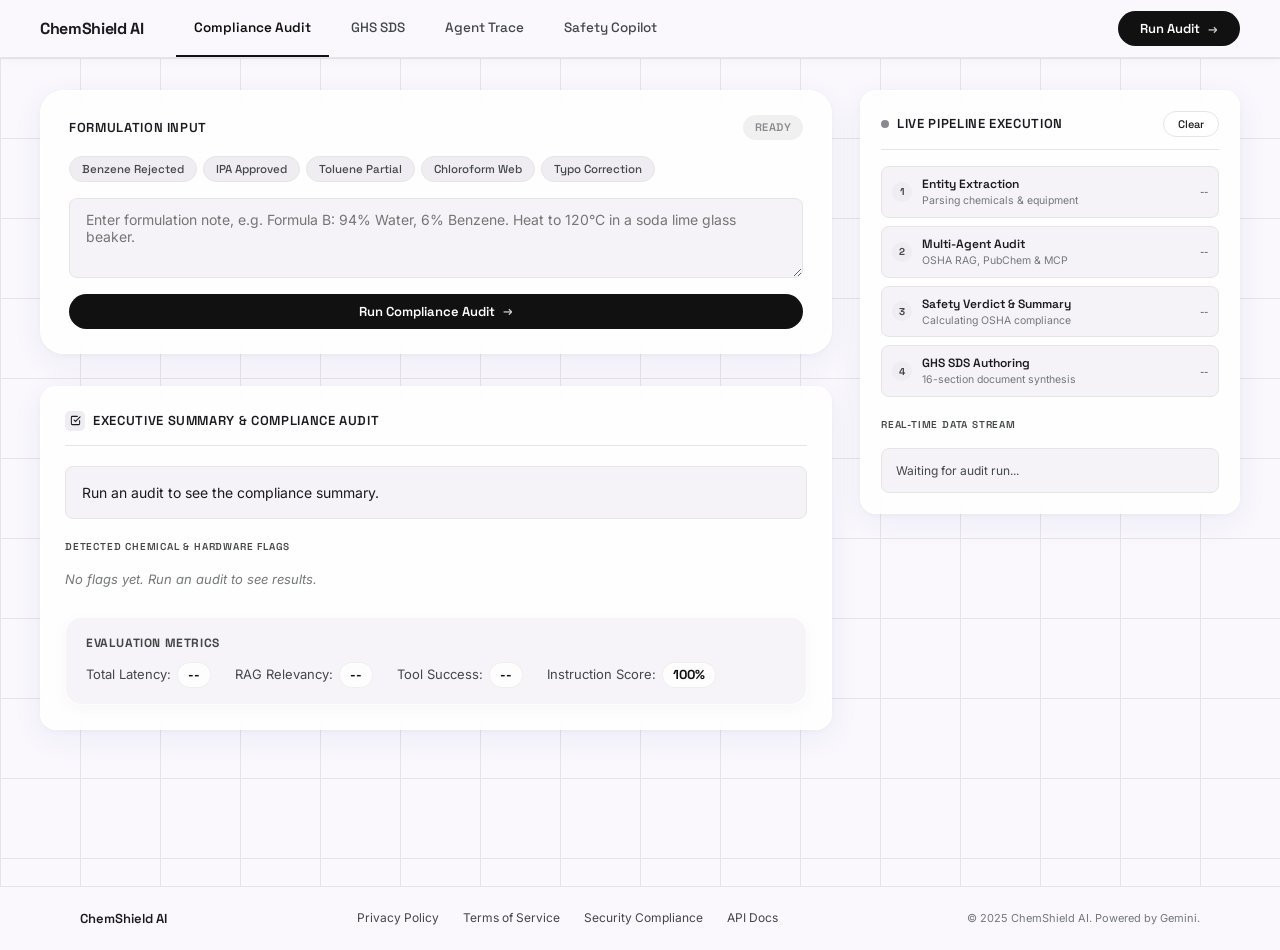
==== static/index.html @ 44e72365 "feat: implement multi-agent orchestration system with semantic caching and concurrent safety validat" ====
<!DOCTYPE html>
<html lang="en">
<head>
  <meta charset="UTF-8" />
  <meta name="viewport" content="width=device-width, initial-scale=1.0" />
  <title>ChemShield AI — Chemical Safety &amp; SDS Platform</title>
  <meta name="description" content="Automated OSHA compliance auditing, GHS SDS authoring, and multi agent safety intelligence for chemical formulations." />
  <link rel="preconnect" href="https://fonts.googleapis.com" />
  <link rel="preconnect" href="https://fonts.gstatic.com" crossorigin />
  <link rel="stylesheet" href="https://fonts.googleapis.com/css2?family=Space+Grotesk:wght@400;500;600;700&family=Inter:wght@400;500&display=swap" />
  <link rel="stylesheet" href="/static/styles.css" />
</head>
<body>

  <!-- TOP NAVIGATION -->
  <nav class="top-nav" role="navigation" aria-label="Main navigation">
    <span class="nav-brand">ChemShield AI</span>
    <div class="nav-links" role="tablist">
      <button class="nav-link active" id="nav-audit"   data-section="audit"   role="tab" aria-selected="true"  aria-controls="section-audit">Compliance Audit</button>
      <button class="nav-link"        id="nav-sds"     data-section="sds"     role="tab" aria-selected="false" aria-controls="section-sds">GHS SDS</button>
      <button class="nav-link"        id="nav-trace"   data-section="trace"   role="tab" aria-selected="false" aria-controls="section-trace">Agent Trace</button>
      <button class="nav-link"        id="nav-copilot" data-section="copilot" role="tab" aria-selected="false" aria-controls="section-copilot">Safety Copilot</button>
    </div>
    <button class="btn-pill-primary" id="global-run-btn" aria-label="Run safety audit">
      Run Audit <span class="arrow-icon">&#8594;</span>
    </button>
  </nav>

  <!-- MAIN CONTENT CONTAINER WITH RIGHT SIDEBAR -->
  <main class="main-content blueprint-bg" role="main">
    <div class="app-layout">

      <!-- LEFT COLUMN: MAIN WORKSPACE -->
      <div class="app-main-column">

        <!-- 1. INPUT SECTION -->
        <div class="input-panel-card" id="input-section">
          <div class="audit-card-header">
            <span class="audit-card-title">Formulation Input</span>
            <span class="status-chip chip-NEUTRAL" id="run-status-chip">Ready</span>
          </div>

          <div class="scenarios-row" id="scenarios-row" role="group" aria-label="Quick scenario presets">
            <button class="scenario-chip" data-key="rejected_benzene">Benzene Rejected</button>
            <button class="scenario-chip" data-key="approved_ipa">IPA Approved</button>
            <button class="scenario-chip" data-key="partial_toluene">Toluene Partial</button>
            <button class="scenario-chip" data-key="chloroform_web">Chloroform Web</button>
            <button class="scenario-chip" data-key="typo_auto_correct">Typo Correction</button>
          </div>

          <textarea
            class="input-area"
            id="formulation-input"
            placeholder="Enter formulation note, e.g. Formula B: 94% Water, 6% Benzene. Heat to 120°C in a soda lime glass beaker."
            aria-label="Formulation input"
            rows="3"
          ></textarea>

          <button class="btn-pill-primary btn-full" id="card-run-btn" aria-label="Run audit">
            <span id="card-run-label">Run Compliance Audit</span>
            <span class="arrow-icon" id="card-run-arrow">&#8594;</span>
          </button>
        </div>

        <!-- 2. COMPLIANCE AUDIT SECTION -->
        <section id="section-audit" role="tabpanel" aria-labelledby="nav-audit">
          <div id="verdict-banner" class="hidden"></div>

          <div class="metrics-grid hidden" id="metrics-grid">
            <div class="metric-card">
              <div class="metric-label">Total Latency</div>
              <div class="metric-value" id="mv-latency">--</div>
              <div class="metric-sub">Pipeline execution time</div>
            </div>
            <div class="metric-card">
              <div class="metric-label">RAG Relevancy</div>
              <div class="metric-value" id="mv-rag">--</div>
              <div class="metric-sub">OSHA vector precision</div>
            </div>
            <div class="metric-card">
              <div class="metric-label">Tool Success</div>
              <div class="metric-value" id="mv-tools">--</div>
              <div class="metric-sub">MCP call success rate</div>
            </div>
            <div class="metric-card">
              <div class="metric-label">Reflection</div>
              <div class="metric-value" id="mv-reflect">--</div>
              <div class="metric-sub">Self correction loops</div>
            </div>
          </div>

          <div class="result-panel panel-visible" id="audit-results-grid">
            <div class="panel-header">
              <span class="panel-title">
                <span class="panel-title-icon">
                  <svg viewBox="0 0 24 24" fill="none" stroke="currentColor" stroke-width="2.2" stroke-linecap="round"><path d="M9 11l3 3L22 4"/><path d="M21 12v7a2 2 0 01-2 2H5a2 2 0 01-2-2V5a2 2 0 012-2h11"/></svg>
                </span>
                Executive Summary &amp; Compliance Audit
              </span>
            </div>
            <div class="summary-box" id="summary-text">Run an audit to see the compliance summary.</div>
            <span class="label-cap">Detected Chemical &amp; Hardware Flags</span>
            <div class="flags-container" id="flags-container">
              <div class="empty-state">No flags yet. Run an audit to see results.</div>
            </div>

            <!-- AUDIT EVALUATION METRICS BAR -->
            <div class="panel-eval-bar" id="audit-eval-bar">
              <div class="eval-bar-title">Evaluation Metrics</div>
              <div class="eval-bar-items">
                <div class="eval-item"><span>Total Latency:</span> <strong id="eval-audit-latency">--</strong></div>
                <div class="eval-item"><span>RAG Relevancy:</span> <strong id="eval-audit-rag">--</strong></div>
                <div class="eval-item"><span>Tool Success:</span> <strong id="eval-audit-tools">--</strong></div>
                <div class="eval-item"><span>Instruction Score:</span> <strong id="eval-audit-score">100%</strong></div>
              </div>
            </div>
          </div>
        </section>

        <!-- 3. GHS SDS SECTION -->
        <section id="section-sds" role="tabpanel" aria-labelledby="nav-sds" class="hidden">
          <div class="result-panel panel-visible">
            <div class="panel-header">
              <span class="panel-title">
                <span class="panel-title-icon">
                  <svg viewBox="0 0 24 24" fill="none" stroke="currentColor" stroke-width="2.2" stroke-linecap="round"><path d="M14 2H6a2 2 0 00-2 2v16a2 2 0 002 2h12a2 2 0 002-2V8z"/><polyline points="14 2 14 8 20 8"/></svg>
                </span>
                GHS SDS Document Preview
              </span>
              <div style="display: flex; gap: 8px;">
                <button class="btn-pill-primary btn-sm" id="generate-sds-btn">Generate GHS SDS</button>
                <button class="btn-pill-secondary btn-sm" id="print-sds-btn">Print / Save as PDF</button>
              </div>
            </div>

            <div class="metrics-grid metrics-grid-3col">
              <div class="metric-card">
                <div class="metric-label">GHS Sections</div>
                <div class="metric-value" id="sds-mv-sections">--</div>
                <div class="metric-sub">of 16 required</div>
              </div>
              <div class="metric-card">
                <div class="metric-label">Reflection</div>
                <div class="metric-value" id="sds-mv-reflect">--</div>
                <div class="metric-sub">GHS validation</div>
              </div>
              <div class="metric-card">
                <div class="metric-label">Iterations</div>
                <div class="metric-value" id="sds-mv-iters">--</div>
                <div class="metric-sub">Self correction loops</div>
              </div>
            </div>

            <div class="sds-viewer" id="sds-html-wrapper">
              <p class="empty-state">Run an audit to generate a GHS compliant SDS document.</p>
            </div>

            <!-- SDS EVALUATION METRICS BAR -->
            <div class="panel-eval-bar" id="sds-eval-bar">
              <div class="eval-bar-title">Evaluation Metrics</div>
              <div class="eval-bar-items">
                <div class="eval-item"><span>GHS Sections:</span> <strong id="eval-sds-sections">16 / 16</strong></div>
                <div class="eval-item"><span>Reflection Audit:</span> <strong id="eval-sds-reflect">PASSED</strong></div>
                <div class="eval-item"><span>Signal Word Precision:</span> <strong id="eval-sds-precision">100%</strong></div>
                <div class="eval-item"><span>Authoring Latency:</span> <strong id="eval-sds-latency">--</strong></div>
              </div>
            </div>
          </div>
        </section>

        <!-- 4. AGENT TRACE SECTION -->
        <section id="section-trace" role="tabpanel" aria-labelledby="nav-trace" class="hidden">
          <div class="result-panel panel-visible">
            <div class="panel-header">
              <span class="panel-title">
                <span class="panel-title-icon">
                  <svg viewBox="0 0 24 24" fill="none" stroke="currentColor" stroke-width="2.2" stroke-linecap="round"><polygon points="13 2 3 14 12 14 11 22 21 10 12 10 13 2"/></svg>
                </span>
                Agent Execution Trace
              </span>
            </div>

            <div class="metrics-grid">
              <div class="metric-card">
                <div class="metric-label">Total Steps</div>
                <div class="metric-value" id="trace-mv-steps">--</div>
                <div class="metric-sub">Agent actions taken</div>
              </div>
              <div class="metric-card">
                <div class="metric-label">Agents Used</div>
                <div class="metric-value" id="trace-mv-agents">--</div>
                <div class="metric-sub">Distinct agents invoked</div>
              </div>
              <div class="metric-card">
                <div class="metric-label">Success Rate</div>
                <div class="metric-value" id="trace-mv-success">--</div>
                <div class="metric-sub">Steps completed cleanly</div>
              </div>
              <div class="metric-card">
                <div class="metric-label">Avg Step Time</div>
                <div class="metric-value" id="trace-mv-avg">--</div>
                <div class="metric-sub">Mean duration per step</div>
              </div>
            </div>

            <div class="trace-list" id="trace-list">
              <div class="empty-state">No trace data yet. Run an audit first.</div>
            </div>
          </div>
        </section>

        <!-- 5. COPILOT SECTION -->
        <section id="section-copilot" role="tabpanel" aria-labelledby="nav-copilot" class="hidden">
          <div class="result-panel panel-visible">
            <div class="panel-header">
              <span class="panel-title">
                <span class="panel-title-icon">
                  <svg viewBox="0 0 24 24" fill="none" stroke="currentColor" stroke-width="2.2" stroke-linecap="round"><path d="M21 15a2 2 0 01-2 2H7l-4 4V5a2 2 0 012-2h14a2 2 0 012 2z"/></svg>
                </span>
                Safety Copilot
              </span>
              <span class="status-chip chip-NEUTRAL">RAG + Web Grounded</span>
            </div>

            <div id="context-banner" class="context-banner hidden">
              <span class="context-banner-label">Active Formulation</span>
              <span class="context-banner-text" id="context-banner-text"></span>
              <button class="context-clear-btn" id="context-clear-btn">Clear Context</button>
            </div>

            <div class="chat-area" id="chat-box" aria-live="polite" aria-label="Copilot chat messages">
              <div class="chat-msg bot">
                <div class="chat-bubble">
                  Hello. I am your lab safety copilot, grounded in OSHA regulations and PubChem data.
                  Run an audit first and I will automatically be aware of your active formulation —
                  you can then ask me follow up questions without retyping chemicals.
                </div>
                <div class="chat-meta">ChemShield AI</div>
              </div>
            </div>

            <div class="chat-input-row">
              <input
                class="chat-field"
                type="text"
                id="chat-input"
                placeholder="Ask about exposure limits, storage, PPE requirements..."
                aria-label="Chat message input"
              />
              <button class="btn-pill-primary" id="send-chat-btn" aria-label="Send message">Send</button>
            </div>
          </div>
        </section>
      </div>

      <!-- RIGHT SIDEBAR: REAL-TIME MULTI-AGENT EXECUTION & TELEMETRY -->
      <aside class="app-sidebar" aria-label="Live execution telemetry">
        <div class="sidebar-card">

          <div class="sidebar-header">
            <span class="sidebar-title">
              <span class="live-dot" id="sidebar-live-dot"></span>
              Live Pipeline Execution
            </span>
            <button class="btn-pill-secondary btn-sm" id="clear-logs-btn">Clear</button>
          </div>

          <!-- Live Stage Tracker -->
          <div class="pipeline-tracker" id="pipeline-tracker">
            <div class="tracker-step" id="step-extract">
              <span class="step-num">1</span>
              <div class="step-info">
                <span class="step-name">Entity Extraction</span>
                <span class="step-sub" id="sub-extract">Parsing chemicals &amp; equipment</span>
              </div>
              <span class="step-badge" id="badge-extract">--</span>
            </div>

            <div class="tracker-step" id="step-audit">
              <span class="step-num">2</span>
              <div class="step-info">
                <span class="step-name">Multi-Agent Audit</span>
                <span class="step-sub" id="sub-audit">OSHA RAG, PubChem &amp; MCP</span>
              </div>
              <span class="step-badge" id="badge-audit">--</span>
            </div>

            <div class="tracker-step" id="step-verdict">
              <span class="step-num">3</span>
              <div class="step-info">
                <span class="step-name">Safety Verdict &amp; Summary</span>
                <span class="step-sub" id="sub-verdict">Calculating OSHA compliance</span>
              </div>
              <span class="step-badge" id="badge-verdict">--</span>
            </div>

            <div class="tracker-step" id="step-sds">
              <span class="step-num">4</span>
              <div class="step-info">
                <span class="step-name">GHS SDS Authoring</span>
                <span class="step-sub" id="sub-sds">16-section document synthesis</span>
              </div>
              <span class="step-badge" id="badge-sds">--</span>
            </div>
          </div>

          <!-- Real-time Stream Terminal -->
          <div class="sidebar-logs-label">Real-Time Data Stream</div>
          <div class="log-stream" id="log-stream" aria-live="polite" aria-label="Execution log stream">
            <div class="log-line">Waiting for audit run...</div>
          </div>

        </div>
      </aside>

    </div>
  </main>

  <!-- FOOTER -->
  <footer role="contentinfo">
    <span class="footer-brand">ChemShield AI</span>
    <div class="footer-links">
      <a href="#" aria-label="Privacy Policy">Privacy Policy</a>
      <a href="#" aria-label="Terms of Service">Terms of Service</a>
      <a href="#" aria-label="Security Compliance">Security Compliance</a>
      <a href="/docs" aria-label="API Documentation" target="_blank" rel="noopener">API Docs</a>
    </div>
    <span class="footer-copy">&#169; 2025 ChemShield AI. Powered by Gemini.</span>
  </footer>

  <!-- SDS POPUP WORKER MODAL OVERLAY -->
  <div class="modal-overlay hidden" id="sds-modal-overlay" role="dialog" aria-modal="true" aria-label="GHS SDS Document Worker Preview">
    <div class="sds-modal">
      <div class="sds-modal-header">
        <span class="sds-modal-title">GHS SDS Document Worker Preview</span>
        <div class="sds-modal-actions">
          <button class="btn-pill-primary btn-sm" id="modal-print-btn">Print / Save PDF</button>
          <button class="btn-pill-secondary btn-sm" id="modal-close-btn">Close</button>
        </div>
      </div>
      <div class="sds-modal-body" id="modal-sds-body"></div>
    </div>
  </div>

  <script src="/static/app.js"></script>
</body>
</html>
---- static/styles.css ----
@import url('https://fonts.googleapis.com/css2?family=Space+Grotesk:wght@400;500;600;700&family=Inter:wght@400;500&display=swap');

/* ─── DESIGN TOKENS ──────────────────────────────────────────────────────── */
:root {
  --surface:           #faf8fd;
  --surface-low:       #f5f3f7;
  --surface-container: #efedf2;
  --surface-high:      #e9e7ec;
  --surface-white:     #ffffff;
  --on-surface:        #1b1b1f;
  --on-surface-var:    #444748;
  --outline:           #747878;
  --outline-var:       #c4c7c7;
  --grid-line:         #e5e5e5;

  --hero-bg:           #161616;
  --hero-top:          #1c1c1c;
  --hero-text:         #ffffff;
  --hero-muted:        #a0a0a3;
  --hero-border:       rgba(255,255,255,0.10);

  --primary:           #111111;
  --primary-hover:     #2a2a2a;

  --approved:          #1f9d55;
  --approved-bg:       #e8f5ec;
  --partial:           #c9852b;
  --partial-bg:        #fbf0e1;
  --rejected:          #c6402e;
  --rejected-bg:       #fbe9e7;
  --neutral:           #8a8a8e;
  --neutral-bg:        #f0f0f1;

  --radius-sm:         8px;
  --radius-md:         16px;
  --radius-lg:         24px;
  --radius-pill:       999px;

  --shadow-float:      0 8px 24px rgba(0,0,0,0.06);
  --shadow-pop:        0 12px 32px rgba(0,0,0,0.10);
  --shadow-nav:        0 4px 16px rgba(0,0,0,0.08);
  --border-card:       1px solid var(--grid-line);

  --font-head: 'Space Grotesk', sans-serif;
  --font-body: 'Inter', sans-serif;
  --transition: all 0.2s cubic-bezier(0.4,0,0.2,1);
}

/* ─── RESET ──────────────────────────────────────────────────────────────── */
*, *::before, *::after { box-sizing: border-box; margin: 0; padding: 0; }
html { scroll-behavior: smooth; }
body {
  background: var(--surface);
  color: var(--on-surface);
  font-family: var(--font-body);
  font-size: 15px;
  line-height: 1.5;
  min-height: 100vh;
}

/* ─── BLUEPRINT GRID BACKGROUND ──────────────────────────────────────────── */
.blueprint-bg {
  background-image:
    linear-gradient(var(--grid-line) 1px, transparent 1px),
    linear-gradient(90deg, var(--grid-line) 1px, transparent 1px);
  background-size: 80px 80px;
  background-color: var(--surface);
}

/* ─── STICKY GLASSMORPHISM NAVBAR ─────────────────────────────────────────── */
.top-nav {
  position: sticky;
  top: 0;
  left: 0;
  width: 100%;
  height: 58px;
  z-index: 200;
  display: flex;
  align-items: center;
  justify-content: space-between;
  padding: 0 40px;
  background: rgba(250, 248, 253, 0.85);
  backdrop-filter: blur(16px) saturate(180%);
  -webkit-backdrop-filter: blur(16px) saturate(180%);
  border-bottom: 1px solid rgba(0, 0, 0, 0.08);
  box-shadow: 0 2px 10px rgba(0, 0, 0, 0.03);
}

body { padding-top: 0; }

/* ─── INPUT PANEL CARD ─────────────────────────────────────────────────── */
.input-panel-card {
  background: var(--surface-white);
  border: var(--border-card);
  border-radius: var(--radius-lg);
  padding: 24px 28px;
  box-shadow: var(--shadow-float);
  margin-bottom: 32px;
  display: flex;
  flex-direction: column;
  gap: 16px;
}

.nav-brand {
  font-family: var(--font-head);
  font-size: 16px;
  font-weight: 700;
  color: var(--on-surface);
  letter-spacing: -0.02em;
  white-space: nowrap;
  margin-right: 32px;
}

.nav-links {
  display: flex;
  align-items: center;
  gap: 4px;
  height: 100%;
  flex: 1;
}

.nav-link {
  background: transparent;
  border: none;
  color: var(--on-surface-var);
  font-family: var(--font-head);
  font-size: 13.5px;
  font-weight: 500;
  padding: 0 18px;
  height: 100%;
  border-radius: 0;
  border-bottom: 2px solid transparent;
  cursor: pointer;
  transition: var(--transition);
  white-space: nowrap;
  display: flex;
  align-items: center;
}

.nav-link:hover {
  color: var(--on-surface);
  background: rgba(0, 0, 0, 0.02);
}

.nav-link.active {
  color: var(--primary);
  background: transparent;
  font-weight: 600;
  border-bottom: 2px solid var(--primary);
  box-shadow: none;
}

/* ─── BUTTONS ────────────────────────────────────────────────────────────── */
.btn-pill-primary {
  background: var(--primary);
  color: #fff;
  border: none;
  padding: 9px 22px;
  border-radius: var(--radius-pill);
  font-family: var(--font-head);
  font-size: 13px;
  font-weight: 600;
  cursor: pointer;
  transition: var(--transition);
  display: inline-flex;
  align-items: center;
  gap: 8px;
  white-space: nowrap;
}

.btn-pill-primary:hover { background: var(--primary-hover); transform: translateY(-1px); }
.btn-pill-primary:disabled { opacity: 0.5; cursor: not-allowed; transform: none; }

.btn-pill-secondary {
  background: var(--surface-white);
  color: var(--on-surface);
  border: 1px solid var(--grid-line);
  padding: 9px 22px;
  border-radius: var(--radius-pill);
  font-family: var(--font-head);
  font-size: 13px;
  font-weight: 500;
  cursor: pointer;
  transition: var(--transition);
  white-space: nowrap;
}

.btn-pill-secondary:hover { background: var(--surface-low); border-color: var(--outline-var); }

.arrow-icon {
  font-size: 12px;
  opacity: 0.8;
  font-style: normal;
}

/* ─── HERO SECTION ───────────────────────────────────────────────────────── */
.hero {
  background: linear-gradient(170deg, var(--hero-top) 0%, var(--hero-bg) 100%);
  position: relative;
  overflow: hidden;
  padding: 100px 80px 72px;
  display: grid;
  grid-template-columns: 1fr 1fr;
  gap: 48px;
  align-items: center;
}

/* SVG noise for premium dark surface texture */
.hero::before {
  content: '';
  position: absolute;
  inset: 0;
  background-image: url("data:image/svg+xml,%3Csvg viewBox='0 0 256 256' xmlns='http://www.w3.org/2000/svg'%3E%3Cfilter id='n'%3E%3CfeTurbulence type='fractalNoise' baseFrequency='0.9' numOctaves='4' stitchTiles='stitch'/%3E%3C/filter%3E%3Crect width='100%25' height='100%25' filter='url(%23n)' opacity='0.04'/%3E%3C/svg%3E");
  pointer-events: none;
  opacity: 0.6;
}

.hero-left { position: relative; z-index: 1; }

.hero-badge {
  display: inline-flex;
  align-items: center;
  gap: 8px;
  background: rgba(255,255,255,0.07);
  border: 1px solid var(--hero-border);
  border-radius: var(--radius-pill);
  padding: 6px 14px;
  font-family: var(--font-head);
  font-size: 11px;
  font-weight: 600;
  color: var(--hero-muted);
  margin-bottom: 24px;
  letter-spacing: 0.06em;
  text-transform: uppercase;
}

.hero-badge-dot {
  width: 6px;
  height: 6px;
  background: var(--approved);
  border-radius: 50%;
  box-shadow: 0 0 8px var(--approved);
  animation: pulse-dot 2.4s ease-in-out infinite;
}

@keyframes pulse-dot {
  0%, 100% { opacity: 1; }
  50%       { opacity: 0.3; }
}

.hero h1 {
  font-family: var(--font-head);
  font-size: 54px;
  font-weight: 700;
  color: var(--hero-text);
  line-height: 1.05;
  letter-spacing: -0.04em;
  margin-bottom: 20px;
}

.hero h1 .muted { color: var(--hero-muted); }

.hero-desc {
  font-size: 15px;
  color: var(--hero-muted);
  line-height: 1.65;
  margin-bottom: 32px;
  max-width: 440px;
}

.hero-actions { display: flex; gap: 12px; align-items: center; }

/* ─── AUDIT CARD ─────────────────────────────────────────────────────────── */
.hero-right { position: relative; z-index: 1; }

.audit-card {
  background: var(--surface-white);
  border-radius: var(--radius-lg);
  padding: 24px;
  box-shadow: var(--shadow-pop);
  display: flex;
  flex-direction: column;
  gap: 16px;
}

.audit-card-header {
  display: flex;
  justify-content: space-between;
  align-items: center;
}

.audit-card-title {
  font-family: var(--font-head);
  font-size: 13px;
  font-weight: 600;
  color: var(--on-surface);
  text-transform: uppercase;
  letter-spacing: 0.05em;
}

.input-area {
  width: 100%;
  min-height: 80px;
  background: var(--surface-low);
  border: 1px solid var(--grid-line);
  border-radius: var(--radius-sm);
  padding: 12px 16px;
  font-family: var(--font-body);
  font-size: 14px;
  color: var(--on-surface);
  resize: vertical;
  outline: none;
  transition: border-color 0.2s;
}

.input-area:focus { border-color: var(--primary); background: var(--surface-white); }

.scenarios-row { display: flex; flex-wrap: wrap; gap: 6px; }

.scenario-chip {
  background: var(--surface-container);
  border: 1px solid var(--grid-line);
  color: var(--on-surface-var);
  padding: 5px 12px;
  border-radius: var(--radius-pill);
  font-family: var(--font-head);
  font-size: 11.5px;
  font-weight: 500;
  cursor: pointer;
  transition: var(--transition);
}

.scenario-chip:hover { background: var(--surface-high); }
.scenario-chip.active { background: var(--primary); color: #fff; border-color: var(--primary); }

/* ─── MAIN CONTENT LAYOUT ─────────────────────────────────────────────────── */
.main-content {
  max-width: 1440px;
  min-height: calc(100vh - 120px);
  margin: 0 auto;
  padding: 32px 40px 60px;
}

.app-layout {
  display: grid;
  grid-template-columns: 1fr 380px;
  gap: 28px;
  align-items: start;
}

.app-main-column {
  display: flex;
  flex-direction: column;
  min-width: 0;
}

main section[id^="section-"] {
  min-height: 440px;
}

/* ─── RIGHT SIDEBAR: LIVE PIPELINE TELEMETRY ─────────────────────────────── */
.app-sidebar {
  position: sticky;
  top: 74px;
}

.sidebar-card {
  background: var(--surface-white);
  border: var(--border-card);
  border-radius: var(--radius-md);
  padding: 20px;
  box-shadow: var(--shadow-float);
  display: flex;
  flex-direction: column;
  gap: 16px;
}

.sidebar-header {
  display: flex;
  justify-content: space-between;
  align-items: center;
  padding-bottom: 12px;
  border-bottom: 1px solid var(--grid-line);
}

.sidebar-title {
  font-family: var(--font-head);
  font-size: 13px;
  font-weight: 600;
  color: var(--on-surface);
  text-transform: uppercase;
  letter-spacing: 0.05em;
  display: flex;
  align-items: center;
  gap: 8px;
}

.live-dot {
  width: 8px;
  height: 8px;
  background: var(--neutral);
  border-radius: 50%;
  transition: var(--transition);
}

.live-dot.active {
  background: var(--approved);
  box-shadow: 0 0 10px var(--approved);
  animation: pulse-dot 1.5s ease-in-out infinite;
}

/* Pipeline Step Tracker */
.pipeline-tracker {
  display: flex;
  flex-direction: column;
  gap: 8px;
}

.tracker-step {
  display: flex;
  align-items: center;
  gap: 10px;
  padding: 8px 10px;
  border-radius: var(--radius-sm);
  background: var(--surface-low);
  border: 1px solid var(--grid-line);
  transition: var(--transition);
}

.tracker-step.running {
  border-color: var(--partial);
  background: var(--partial-bg);
}

.tracker-step.complete {
  border-color: rgba(31, 157, 85, 0.3);
  background: var(--approved-bg);
}

.step-num {
  width: 20px;
  height: 20px;
  border-radius: 50%;
  background: var(--surface-container);
  font-family: var(--font-head);
  font-size: 10px;
  font-weight: 700;
  display: flex;
  align-items: center;
  justify-content: center;
  color: var(--on-surface-var);
  flex-shrink: 0;
}

.tracker-step.complete .step-num {
  background: var(--approved);
  color: #fff;
}

.step-info {
  display: flex;
  flex-direction: column;
  flex: 1;
  min-width: 0;
}

.step-name {
  font-family: var(--font-head);
  font-size: 12px;
  font-weight: 600;
  color: var(--on-surface);
  white-space: nowrap;
  overflow: hidden;
  text-overflow: ellipsis;
}

.step-sub {
  font-size: 10.5px;
  color: var(--outline);
  white-space: nowrap;
  overflow: hidden;
  text-overflow: ellipsis;
}

.step-badge {
  font-family: var(--font-head);
  font-size: 10px;
  font-weight: 600;
  color: var(--outline);
}

.sidebar-logs-label {
  font-family: var(--font-head);
  font-size: 10px;
  font-weight: 600;
  text-transform: uppercase;
  letter-spacing: 0.08em;
  color: var(--on-surface-var);
  margin-top: 4px;
}

/* ─── SECTION HEADER ─────────────────────────────────────────────────────── */
.section-header { text-align: center; margin-bottom: 48px; }

.section-header h2 {
  font-family: var(--font-head);
  font-size: 30px;
  font-weight: 700;
  color: var(--on-surface);
  letter-spacing: -0.02em;
  margin-bottom: 10px;
}

.section-header p { font-size: 15px; color: var(--on-surface-var); }

/* ─── PROCESS OVERVIEW TILES ─────────────────────────────────────────────── */
.process-overview {
  display: grid;
  grid-template-columns: repeat(3, 1fr);
  gap: 20px;
  margin-bottom: 48px;
}

.process-tile {
  background: var(--surface-white);
  border: var(--border-card);
  border-radius: var(--radius-md);
  padding: 24px;
  cursor: pointer;
  transition: var(--transition);
}

.process-tile:hover { border-color: var(--outline-var); transform: translateY(-2px); box-shadow: var(--shadow-float); }

.process-tile.featured { background: var(--primary); border-color: var(--primary); }

.process-tile-num {
  font-family: var(--font-head);
  font-size: 11px;
  font-weight: 600;
  letter-spacing: 0.08em;
  text-transform: uppercase;
  color: var(--outline);
  margin-bottom: 20px;
}

.process-tile.featured .process-tile-num { color: rgba(255,255,255,0.40); }

.process-tile-icon {
  width: 36px;
  height: 36px;
  background: var(--surface-low);
  border-radius: var(--radius-sm);
  display: flex;
  align-items: center;
  justify-content: center;
  margin-bottom: 16px;
}

.process-tile-icon svg { width: 18px; height: 18px; }
.process-tile.featured .process-tile-icon { background: rgba(255,255,255,0.12); }

.process-tile-name {
  font-family: var(--font-head);
  font-size: 17px;
  font-weight: 600;
  color: var(--on-surface);
  margin-bottom: 8px;
}

.process-tile.featured .process-tile-name { color: #fff; }

.process-tile-desc {
  font-size: 13px;
  color: var(--on-surface-var);
  line-height: 1.5;
}

.process-tile.featured .process-tile-desc { color: rgba(255,255,255,0.60); }

/* ─── RESULT PANELS ──────────────────────────────────────────────────────── */
.results-grid {
  display: grid;
  grid-template-columns: 1fr 1fr;
  gap: 20px;
  margin-bottom: 20px;
}

.result-panel {
  background: var(--surface-white);
  border: var(--border-card);
  border-radius: var(--radius-md);
  padding: 24px;
  display: none;
}

.result-panel.visible { display: block; }
.result-panel.full-width { grid-column: 1 / -1; }

.panel-header {
  display: flex;
  justify-content: space-between;
  align-items: center;
  margin-bottom: 20px;
  padding-bottom: 14px;
  border-bottom: 1px solid var(--grid-line);
}

.panel-title {
  font-family: var(--font-head);
  font-size: 13px;
  font-weight: 600;
  color: var(--on-surface);
  text-transform: uppercase;
  letter-spacing: 0.05em;
  display: flex;
  align-items: center;
  gap: 8px;
}

/* title icon — small inline SVG wrapper */
.panel-title-icon {
  width: 20px;
  height: 20px;
  background: var(--surface-container);
  border-radius: 5px;
  display: inline-flex;
  align-items: center;
  justify-content: center;
  flex-shrink: 0;
}

.panel-title-icon svg { width: 11px; height: 11px; }

/* ─── STATUS CHIPS ───────────────────────────────────────────────────────── */
.status-chip {
  display: inline-flex;
  align-items: center;
  padding: 4px 12px;
  border-radius: var(--radius-pill);
  font-family: var(--font-head);
  font-size: 11px;
  font-weight: 600;
  letter-spacing: 0.04em;
  text-transform: uppercase;
  white-space: nowrap;
}

.chip-APPROVED, .chip-success  { color: var(--approved); background: var(--approved-bg); }
.chip-PARTIAL,  .chip-warning  { color: var(--partial);  background: var(--partial-bg); }
.chip-REJECTED, .chip-error    { color: var(--rejected); background: var(--rejected-bg); }
.chip-NEUTRAL                  { color: var(--neutral);  background: var(--neutral-bg); }

/* ─── VERDICT BANNER ─────────────────────────────────────────────────────── */
.verdict-banner {
  display: flex;
  align-items: center;
  justify-content: space-between;
  padding: 15px 20px;
  border-radius: var(--radius-sm);
  margin-bottom: 20px;
  font-family: var(--font-head);
  font-size: 14px;
  font-weight: 600;
}

.verdict-banner.APPROVED { background: var(--approved-bg); color: var(--approved); border: 1px solid rgba(31,157,85,0.20); }
.verdict-banner.PARTIAL  { background: var(--partial-bg);  color: var(--partial);  border: 1px solid rgba(201,133,43,0.20); }
.verdict-banner.REJECTED { background: var(--rejected-bg); color: var(--rejected); border: 1px solid rgba(198,64,46,0.20); }

/* ─── METRIC CARDS ───────────────────────────────────────────────────────── */
.metrics-grid {
  display: grid;
  grid-template-columns: repeat(4, 1fr);
  gap: 12px;
  margin-bottom: 20px;
}

.metric-card {
  background: var(--surface-low);
  border: 1px solid var(--grid-line);
  border-radius: var(--radius-sm);
  padding: 16px;
}

.metric-label {
  font-family: var(--font-head);
  font-size: 10px;
  font-weight: 600;
  text-transform: uppercase;
  letter-spacing: 0.08em;
  color: var(--on-surface-var);
  margin-bottom: 8px;
}

.metric-value {
  font-family: var(--font-head);
  font-size: 24px;
  font-weight: 700;
  color: var(--on-surface);
  line-height: 1;
  letter-spacing: -0.02em;
}

.metric-sub {
  font-size: 11px;
  color: var(--outline);
  margin-top: 4px;
}

/* ─── FLAGS LIST ─────────────────────────────────────────────────────────── */
.flags-container { display: flex; flex-direction: column; gap: 8px; }

.flag-row {
  display: flex;
  align-items: center;
  gap: 12px;
  padding: 11px 14px;
  background: var(--surface-low);
  border: 1px solid var(--grid-line);
  border-radius: var(--radius-sm);
}

.flag-row-left { display: flex; align-items: center; gap: 10px; flex: 1; min-width: 0; }

.flag-type-tag {
  font-family: var(--font-head);
  font-size: 10px;
  font-weight: 600;
  letter-spacing: 0.06em;
  text-transform: uppercase;
  background: var(--surface-container);
  border: 1px solid var(--grid-line);
  padding: 3px 8px;
  border-radius: 4px;
  color: var(--on-surface-var);
  flex-shrink: 0;
}

.flag-name {
  font-family: var(--font-head);
  font-size: 13px;
  font-weight: 600;
  color: var(--on-surface);
}

.flag-limit {
  font-size: 12px;
  color: var(--on-surface-var);
  margin-top: 2px;
}

.flag-conc {
  font-family: var(--font-head);
  font-size: 12px;
  font-weight: 500;
  color: var(--on-surface-var);
  white-space: nowrap;
}

/* ─── SUMMARY BOX ────────────────────────────────────────────────────────── */
.summary-box {
  background: var(--surface-low);
  border: 1px solid var(--grid-line);
  border-radius: var(--radius-sm);
  padding: 14px 16px;
  font-size: 14px;
  color: var(--on-surface);
  line-height: 1.65;
  margin-bottom: 20px;
}

/* ─── LOG STREAM (clean theme matching page surface) ─────────────────────── */
.log-stream {
  background: var(--surface-low);
  border: 1px solid var(--grid-line);
  border-radius: var(--radius-sm);
  padding: 12px 14px;
  font-family: var(--font-body);
  font-size: 12px;
  line-height: 1.6;
  max-height: 280px;
  overflow-y: auto;
  display: flex;
  flex-direction: column;
  gap: 4px;
}

.log-stream::-webkit-scrollbar { width: 4px; }
.log-stream::-webkit-scrollbar-thumb { background: var(--outline-var); border-radius: 2px; }

.log-line         { color: var(--on-surface-var); }
.log-line.info    { color: #0284c7; font-weight: 500; }
.log-line.warn    { color: #d97706; font-weight: 500; }
.log-line.error   { color: #dc2626; font-weight: 600; }
.log-line.success { color: #16a34a; font-weight: 600; }

/* ─── AGENT TRACE ────────────────────────────────────────────────────────── */
.trace-list { display: flex; flex-direction: column; }

.trace-row {
  display: flex;
  align-items: center;
  gap: 14px;
  padding: 12px 0;
  border-bottom: 1px solid var(--grid-line);
}

.trace-row:last-child { border-bottom: none; }

.trace-dot {
  width: 9px;
  height: 9px;
  border-radius: 50%;
  flex-shrink: 0;
}

.trace-dot.success { background: var(--approved); box-shadow: 0 0 6px rgba(31,157,85,0.4); }
.trace-dot.warning { background: var(--partial); }
.trace-dot.error   { background: var(--rejected); box-shadow: 0 0 5px rgba(198,64,46,0.4); }

.trace-agent {
  font-family: var(--font-head);
  font-size: 12px;
  font-weight: 600;
  color: var(--on-surface);
  width: 190px;
  flex-shrink: 0;
}

.trace-action {
  flex: 1;
  font-size: 13px;
  color: var(--on-surface-var);
}

.trace-obs {
  font-size: 11.5px;
  color: var(--outline);
  max-width: 300px;
  overflow: hidden;
  text-overflow: ellipsis;
  white-space: nowrap;
}

.trace-dur {
  font-family: var(--font-head);
  font-size: 11px;
  font-weight: 500;
  color: var(--outline);
  white-space: nowrap;
}

/* ─── SDS VIEWER ─────────────────────────────────────────────────────────── */
.sds-viewer {
  background: var(--surface-white);
  border: 1px solid var(--grid-line);
  border-radius: var(--radius-sm);
  padding: 20px;
  max-height: 600px;
  overflow-y: auto;
}

/* ─── ACTIVE FORMULATION CONTEXT BANNER ──────────────────────────────────── */
.context-banner {
  display: flex;
  align-items: center;
  justify-content: space-between;
  gap: 12px;
  background: var(--surface-low);
  border: 1px solid var(--grid-line);
  border-radius: var(--radius-sm);
  padding: 10px 14px;
  margin-bottom: 12px;
  font-size: 13px;
}

.context-banner-label {
  font-family: var(--font-head);
  font-size: 10px;
  font-weight: 600;
  text-transform: uppercase;
  letter-spacing: 0.07em;
  color: var(--outline);
  margin-right: 6px;
}

.context-banner-text {
  color: var(--on-surface-var);
  flex: 1;
  overflow: hidden;
  text-overflow: ellipsis;
  white-space: nowrap;
}

.context-clear-btn {
  background: none;
  border: 1px solid var(--grid-line);
  color: var(--outline);
  font-family: var(--font-head);
  font-size: 11px;
  padding: 4px 10px;
  border-radius: var(--radius-pill);
  cursor: pointer;
  flex-shrink: 0;
  transition: var(--transition);
}

.context-clear-btn:hover { border-color: var(--outline-var); color: var(--on-surface); }

/* ─── CHAT ───────────────────────────────────────────────────────────────── */
.chat-area {
  display: flex;
  flex-direction: column;
  gap: 12px;
  height: 380px;
  overflow-y: auto;
  padding-right: 4px;
  margin-bottom: 16px;
}

.chat-area::-webkit-scrollbar { width: 4px; }
.chat-area::-webkit-scrollbar-thumb { background: var(--outline-var); border-radius: 2px; }

.chat-msg { display: flex; flex-direction: column; gap: 4px; max-width: 76%; }
.chat-msg.user { align-self: flex-end; }
.chat-msg.bot  { align-self: flex-start; }

.chat-bubble {
  padding: 11px 15px;
  border-radius: var(--radius-md);
  font-size: 14px;
  line-height: 1.55;
}

.chat-msg.user .chat-bubble {
  background: var(--primary);
  color: #fff;
  border-radius: var(--radius-md) var(--radius-md) 4px var(--radius-md);
}

.chat-msg.bot .chat-bubble {
  background: var(--surface-low);
  color: var(--on-surface);
  border: 1px solid var(--grid-line);
  border-radius: var(--radius-md) var(--radius-md) var(--radius-md) 4px;
}

.chat-meta { font-size: 11px; color: var(--outline); padding: 0 4px; }

.chat-input-row { display: flex; gap: 10px; }

.chat-field {
  flex: 1;
  background: var(--surface-low);
  border: 1px solid var(--grid-line);
  border-radius: var(--radius-pill);
  padding: 11px 18px;
  font-family: var(--font-body);
  font-size: 14px;
  color: var(--on-surface);
  outline: none;
  transition: border-color 0.2s;
}

.chat-field:focus { border-color: var(--primary); background: var(--surface-white); }

/* ─── LABEL CAP ──────────────────────────────────────────────────────────── */
.label-cap {
  font-family: var(--font-head);
  font-size: 10px;
  font-weight: 600;
  text-transform: uppercase;
  letter-spacing: 0.08em;
  color: var(--on-surface-var);
  margin-bottom: 8px;
  display: block;
}

/* ─── LOADING ────────────────────────────────────────────────────────────── */
.loading-pulse { animation: loading-pulse 1.5s ease-in-out infinite; }

@keyframes loading-pulse {
  0%, 100% { opacity: 1; }
  50%       { opacity: 0.35; }
}

/* ─── COLLAPSIBLE LOGS DROPDOWN ──────────────────────────────────────────── */
.logs-dropdown-panel {
  background: var(--surface-white);
  border: var(--border-card);
  border-radius: var(--radius-md);
  margin-top: 24px;
  box-shadow: var(--shadow-float);
  overflow: hidden;
}

.logs-summary {
  cursor: pointer;
  user-select: none;
  list-style: none;
  padding: 16px 24px;
  display: flex;
  justify-content: space-between;
  align-items: center;
  background: var(--surface-white);
  border-bottom: 1px solid transparent;
  transition: var(--transition);
}

.logs-summary::-webkit-details-marker,
.logs-summary::marker {
  display: none !important;
  content: "" !important;
}

.logs-dropdown-panel[open] .logs-summary {
  border-bottom-color: var(--grid-line);
}

.dropdown-chevron {
  font-size: 13px;
  color: var(--on-surface-var);
  transition: transform 0.2s ease;
  margin-left: 8px;
}

.logs-dropdown-panel[open] .dropdown-chevron {
  transform: rotate(180deg);
}

/* ─── UTILITIES ──────────────────────────────────────────────────────────── */
.hidden { display: none !important; }

.fade-in { animation: fadeIn 0.28s ease; }

@keyframes fadeIn {
  from { opacity: 0; transform: translateY(6px); }
  to   { opacity: 1; transform: translateY(0); }
}

.btn-full { width: 100%; justify-content: center; }
.btn-sm { font-size: 11px !important; padding: 5px 14px !important; }
.metrics-grid-3col { grid-template-columns: repeat(3, 1fr) !important; margin-bottom: 16px !important; }
.panel-visible { display: block !important; }
.empty-state { color: var(--outline); font-size: 13px; font-style: italic; padding: 8px 0; }
.logs-summary-controls { display: flex; align-items: center; gap: 12px; }

/* ─── FOOTER ─────────────────────────────────────────────────────────────── */
footer {
  border-top: 1px solid var(--grid-line);
  padding: 22px 80px;
  display: flex;
  justify-content: space-between;
  align-items: center;
}

.footer-brand { font-family: var(--font-head); font-size: 13px; font-weight: 600; }

.footer-links { display: flex; gap: 24px; }
.footer-links a { font-size: 12px; color: var(--on-surface-var); text-decoration: none; }
.footer-links a:hover { color: var(--on-surface); }

/* ─── SDS POPUP WORKER MODAL ─────────────────────────────────────────────── */
.modal-overlay {
  position: fixed;
  inset: 0;
  z-index: 1000;
  background: rgba(0, 0, 0, 0.55);
  backdrop-filter: blur(4px);
  display: flex;
  align-items: center;
  justify-content: center;
  padding: 24px;
}

.sds-modal {
  background: var(--surface-white);
  border-radius: var(--radius-md);
  box-shadow: var(--shadow-pop);
  width: 100%;
  max-width: 960px;
  max-height: 90vh;
  display: flex;
  flex-direction: column;
  overflow: hidden;
  animation: fadeIn 0.25s ease;
}

.sds-modal-header {
  display: flex;
  justify-content: space-between;
  align-items: center;
  padding: 16px 24px;
  border-bottom: 1px solid var(--grid-line);
  background: var(--surface-white);
}

.sds-modal-title {
  font-family: var(--font-head);
  font-size: 14px;
  font-weight: 600;
  color: var(--on-surface);
}

.sds-modal-actions {
  display: flex;
  gap: 10px;
}

.sds-modal-body {
  padding: 24px;
  overflow-y: auto;
  flex: 1;
  background: #ffffff;
}

/* ─── PRINT MEDIA RULES FOR SDS PDF EXPORT ────────────────────────────────── */
@media print {
  * {
    -webkit-print-color-adjust: exact !important;
    print-color-adjust: exact !important;
    color-adjust: exact !important;
  }
  .top-nav, .input-panel-card, footer, #clear-logs-btn, .btn-pill-primary, .btn-pill-secondary, .app-sidebar, .sds-modal-header {
    display: none !important;
  }
  body, .main-content, .modal-overlay, .sds-modal {
    background: #ffffff !important;
    padding: 0 !important;
    margin: 0 !important;
    min-height: auto !important;
    position: static !important;
    max-width: 100% !important;
    box-shadow: none !important;
  }
  .sds-viewer, .sds-modal-body {
    border: none !important;
    box-shadow: none !important;
    padding: 0 !important;
    max-height: none !important;
    overflow: visible !important;
  }
}

.footer-copy { font-size: 11px; color: var(--outline); }

/* ─── GLASSMORPHISM OVERHAUL & EVALUATION METRICS ─────────────────────────── */
.input-panel-card,
.result-panel,
.sidebar-card,
.metric-card,
.sds-modal {
  background: rgba(255, 255, 255, 0.82) !important;
  backdrop-filter: blur(16px) saturate(180%) !important;
  -webkit-backdrop-filter: blur(16px) saturate(180%) !important;
  border: 1px solid rgba(255, 255, 255, 0.75) !important;
  box-shadow: 0 8px 32px 0 rgba(31, 38, 135, 0.06), 0 2px 8px 0 rgba(0, 0, 0, 0.04) !important;
}

.panel-eval-bar {
  margin-top: 20px;
  padding: 16px 20px;
  border-radius: var(--radius-md);
  background: rgba(245, 243, 247, 0.85);
  backdrop-filter: blur(12px);
  -webkit-backdrop-filter: blur(12px);
  border: 1px solid rgba(255, 255, 255, 0.8);
  box-shadow: 0 4px 16px rgba(0, 0, 0, 0.03);
  display: flex;
  flex-direction: column;
  gap: 10px;
}

.eval-bar-title {
  font-family: var(--font-head);
  font-size: 12px;
  font-weight: 700;
  letter-spacing: 0.05em;
  text-transform: uppercase;
  color: var(--on-surface-var);
}

.eval-bar-items {
  display: flex;
  flex-wrap: wrap;
  gap: 16px 24px;
}

.eval-item {
  font-size: 13px;
  color: var(--on-surface-var);
  display: flex;
  align-items: center;
  gap: 6px;
}

.eval-item strong {
  font-family: var(--font-head);
  font-weight: 700;
  color: var(--primary);
  background: rgba(255, 255, 255, 0.9);
  padding: 2px 10px;
  border-radius: var(--radius-pill);
  border: 1px solid rgba(0, 0, 0, 0.06);
}

/* Copilot Evaluation Metrics Bar */
.chat-metrics-bar {
  margin-top: 8px;
  display: flex;
  flex-wrap: wrap;
  align-items: center;
  gap: 6px;
  padding: 6px 12px;
  border-radius: var(--radius-sm);
  background: rgba(245, 243, 247, 0.9);
  backdrop-filter: blur(8px);
  border: 1px solid rgba(255, 255, 255, 0.7);
  font-size: 11px;
}

.chat-metric-title {
  font-family: var(--font-head);
  font-weight: 700;
  text-transform: uppercase;
  color: var(--outline);
  margin-right: 4px;
  letter-spacing: 0.04em;
}

.chat-metric-pill {
  background: var(--surface-white);
  padding: 2px 8px;
  border-radius: var(--radius-pill);
  border: 1px solid rgba(0, 0, 0, 0.06);
  color: var(--on-surface);
  font-weight: 600;
}

.chat-metric-pill.cache-hit {
  background: var(--approved-bg);
  color: var(--approved);
  border-color: rgba(31, 157, 85, 0.3);
}
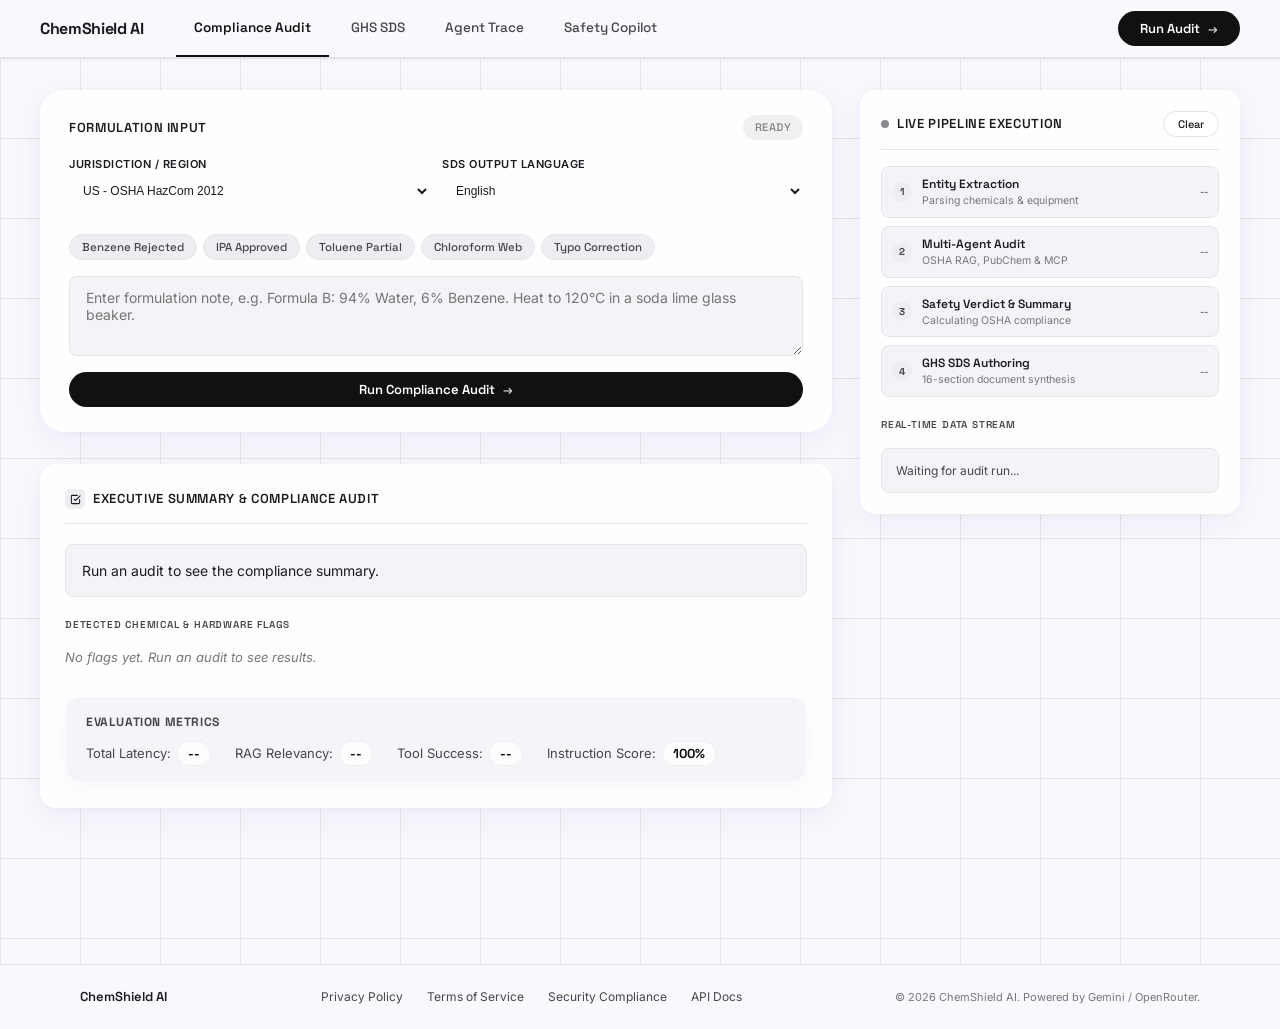
==== commit 39e6c133: "feat: Add multi-region and multi-language SDS generation, comprehensive test suites, and mentor setu" ====
--- a/static/index.html
+++ b/static/index.html
@@ -1,25 +1,33 @@
 <!DOCTYPE html>
 <html lang="en">
+
 <head>
   <meta charset="UTF-8" />
   <meta name="viewport" content="width=device-width, initial-scale=1.0" />
   <title>ChemShield AI — Chemical Safety &amp; SDS Platform</title>
-  <meta name="description" content="Automated OSHA compliance auditing, GHS SDS authoring, and multi agent safety intelligence for chemical formulations." />
+  <meta name="description"
+    content="Automated OSHA compliance auditing, GHS SDS authoring, and multi agent safety intelligence for chemical formulations." />
   <link rel="preconnect" href="https://fonts.googleapis.com" />
   <link rel="preconnect" href="https://fonts.gstatic.com" crossorigin />
-  <link rel="stylesheet" href="https://fonts.googleapis.com/css2?family=Space+Grotesk:wght@400;500;600;700&family=Inter:wght@400;500&display=swap" />
+  <link rel="stylesheet"
+    href="https://fonts.googleapis.com/css2?family=Space+Grotesk:wght@400;500;600;700&family=Inter:wght@400;500&display=swap" />
   <link rel="stylesheet" href="/static/styles.css" />
 </head>
+
 <body>
 
   <!-- TOP NAVIGATION -->
   <nav class="top-nav" role="navigation" aria-label="Main navigation">
     <span class="nav-brand">ChemShield AI</span>
     <div class="nav-links" role="tablist">
-      <button class="nav-link active" id="nav-audit"   data-section="audit"   role="tab" aria-selected="true"  aria-controls="section-audit">Compliance Audit</button>
-      <button class="nav-link"        id="nav-sds"     data-section="sds"     role="tab" aria-selected="false" aria-controls="section-sds">GHS SDS</button>
-      <button class="nav-link"        id="nav-trace"   data-section="trace"   role="tab" aria-selected="false" aria-controls="section-trace">Agent Trace</button>
-      <button class="nav-link"        id="nav-copilot" data-section="copilot" role="tab" aria-selected="false" aria-controls="section-copilot">Safety Copilot</button>
+      <button class="nav-link active" id="nav-audit" data-section="audit" role="tab" aria-selected="true"
+        aria-controls="section-audit">Compliance Audit</button>
+      <button class="nav-link" id="nav-sds" data-section="sds" role="tab" aria-selected="false"
+        aria-controls="section-sds">GHS SDS</button>
+      <button class="nav-link" id="nav-trace" data-section="trace" role="tab" aria-selected="false"
+        aria-controls="section-trace">Agent Trace</button>
+      <button class="nav-link" id="nav-copilot" data-section="copilot" role="tab" aria-selected="false"
+        aria-controls="section-copilot">Safety Copilot</button>
     </div>
     <button class="btn-pill-primary" id="global-run-btn" aria-label="Run safety audit">
       Run Audit <span class="arrow-icon">&#8594;</span>
@@ -38,6 +46,35 @@
           <div class="audit-card-header">
             <span class="audit-card-title">Formulation Input</span>
             <span class="status-chip chip-NEUTRAL" id="run-status-chip">Ready</span>
+          </div>
+
+          <div class="options-row" style="display: flex; gap: 12px; margin-bottom: 12px;">
+            <div style="flex: 1;">
+              <label for="select-region"
+                style="font-size: 11px; font-weight: 600; text-transform: uppercase; letter-spacing: 0.5px; color: var(--text-muted); display: block; margin-bottom: 4px;">Jurisdiction
+                / Region</label>
+              <select id="select-region" class="select-input"
+                style="width: 100%; padding: 7px 10px; border-radius: 6px; border: 1px solid var(--border-color); background: var(--bg-card); color: var(--text-main); font-size: 12px; font-weight: 500;">
+                <option value="US" selected>US - OSHA HazCom 2012</option>
+                <option value="EU">EU - REACH / CLP Regulation</option>
+                <option value="JP">JP - JIS Z 7253 / ISHL</option>
+                <option value="CA">CA - WHMIS 2015</option>
+                <option value="GB">UK - GB CLP / HSE</option>
+              </select>
+            </div>
+            <div style="flex: 1;">
+              <label for="select-language"
+                style="font-size: 11px; font-weight: 600; text-transform: uppercase; letter-spacing: 0.5px; color: var(--text-muted); display: block; margin-bottom: 4px;">SDS
+                Output Language</label>
+              <select id="select-language" class="select-input"
+                style="width: 100%; padding: 7px 10px; border-radius: 6px; border: 1px solid var(--border-color); background: var(--bg-card); color: var(--text-main); font-size: 12px; font-weight: 500;">
+                <option value="en" selected>English</option>
+                <option value="es">Spanish (Español)</option>
+                <option value="fr">French (Français)</option>
+                <option value="de">German (Deutsch)</option>
+                <option value="ja">Japanese (日本語)</option>
+              </select>
+            </div>
           </div>
 
           <div class="scenarios-row" id="scenarios-row" role="group" aria-label="Quick scenario presets">
@@ -48,13 +85,9 @@
             <button class="scenario-chip" data-key="typo_auto_correct">Typo Correction</button>
           </div>
 
-          <textarea
-            class="input-area"
-            id="formulation-input"
+          <textarea class="input-area" id="formulation-input"
             placeholder="Enter formulation note, e.g. Formula B: 94% Water, 6% Benzene. Heat to 120°C in a soda lime glass beaker."
-            aria-label="Formulation input"
-            rows="3"
-          ></textarea>
+            aria-label="Formulation input" rows="3"></textarea>
 
           <button class="btn-pill-primary btn-full" id="card-run-btn" aria-label="Run audit">
             <span id="card-run-label">Run Compliance Audit</span>
@@ -93,7 +126,10 @@
             <div class="panel-header">
               <span class="panel-title">
                 <span class="panel-title-icon">
-                  <svg viewBox="0 0 24 24" fill="none" stroke="currentColor" stroke-width="2.2" stroke-linecap="round"><path d="M9 11l3 3L22 4"/><path d="M21 12v7a2 2 0 01-2 2H5a2 2 0 01-2-2V5a2 2 0 012-2h11"/></svg>
+                  <svg viewBox="0 0 24 24" fill="none" stroke="currentColor" stroke-width="2.2" stroke-linecap="round">
+                    <path d="M9 11l3 3L22 4" />
+                    <path d="M21 12v7a2 2 0 01-2 2H5a2 2 0 01-2-2V5a2 2 0 012-2h11" />
+                  </svg>
                 </span>
                 Executive Summary &amp; Compliance Audit
               </span>
@@ -123,7 +159,10 @@
             <div class="panel-header">
               <span class="panel-title">
                 <span class="panel-title-icon">
-                  <svg viewBox="0 0 24 24" fill="none" stroke="currentColor" stroke-width="2.2" stroke-linecap="round"><path d="M14 2H6a2 2 0 00-2 2v16a2 2 0 002 2h12a2 2 0 002-2V8z"/><polyline points="14 2 14 8 20 8"/></svg>
+                  <svg viewBox="0 0 24 24" fill="none" stroke="currentColor" stroke-width="2.2" stroke-linecap="round">
+                    <path d="M14 2H6a2 2 0 00-2 2v16a2 2 0 002 2h12a2 2 0 002-2V8z" />
+                    <polyline points="14 2 14 8 20 8" />
+                  </svg>
                 </span>
                 GHS SDS Document Preview
               </span>
@@ -160,8 +199,10 @@
               <div class="eval-bar-title">Evaluation Metrics</div>
               <div class="eval-bar-items">
                 <div class="eval-item"><span>GHS Sections:</span> <strong id="eval-sds-sections">16 / 16</strong></div>
-                <div class="eval-item"><span>Reflection Audit:</span> <strong id="eval-sds-reflect">PASSED</strong></div>
-                <div class="eval-item"><span>Signal Word Precision:</span> <strong id="eval-sds-precision">100%</strong></div>
+                <div class="eval-item"><span>Reflection Audit:</span> <strong id="eval-sds-reflect">PASSED</strong>
+                </div>
+                <div class="eval-item"><span>Signal Word Precision:</span> <strong id="eval-sds-precision">100%</strong>
+                </div>
                 <div class="eval-item"><span>Authoring Latency:</span> <strong id="eval-sds-latency">--</strong></div>
               </div>
             </div>
@@ -174,7 +215,9 @@
             <div class="panel-header">
               <span class="panel-title">
                 <span class="panel-title-icon">
-                  <svg viewBox="0 0 24 24" fill="none" stroke="currentColor" stroke-width="2.2" stroke-linecap="round"><polygon points="13 2 3 14 12 14 11 22 21 10 12 10 13 2"/></svg>
+                  <svg viewBox="0 0 24 24" fill="none" stroke="currentColor" stroke-width="2.2" stroke-linecap="round">
+                    <polygon points="13 2 3 14 12 14 11 22 21 10 12 10 13 2" />
+                  </svg>
                 </span>
                 Agent Execution Trace
               </span>
@@ -215,7 +258,9 @@
             <div class="panel-header">
               <span class="panel-title">
                 <span class="panel-title-icon">
-                  <svg viewBox="0 0 24 24" fill="none" stroke="currentColor" stroke-width="2.2" stroke-linecap="round"><path d="M21 15a2 2 0 01-2 2H7l-4 4V5a2 2 0 012-2h14a2 2 0 012 2z"/></svg>
+                  <svg viewBox="0 0 24 24" fill="none" stroke="currentColor" stroke-width="2.2" stroke-linecap="round">
+                    <path d="M21 15a2 2 0 01-2 2H7l-4 4V5a2 2 0 012-2h14a2 2 0 012 2z" />
+                  </svg>
                 </span>
                 Safety Copilot
               </span>
@@ -240,13 +285,8 @@
             </div>
 
             <div class="chat-input-row">
-              <input
-                class="chat-field"
-                type="text"
-                id="chat-input"
-                placeholder="Ask about exposure limits, storage, PPE requirements..."
-                aria-label="Chat message input"
-              />
+              <input class="chat-field" type="text" id="chat-input"
+                placeholder="Ask about exposure limits, storage, PPE requirements..." aria-label="Chat message input" />
               <button class="btn-pill-primary" id="send-chat-btn" aria-label="Send message">Send</button>
             </div>
           </div>
@@ -325,11 +365,12 @@
       <a href="#" aria-label="Security Compliance">Security Compliance</a>
       <a href="/docs" aria-label="API Documentation" target="_blank" rel="noopener">API Docs</a>
     </div>
-    <span class="footer-copy">&#169; 2025 ChemShield AI. Powered by Gemini.</span>
+    <span class="footer-copy" id="footer-copy-text">&#169; 2026 ChemShield AI. Powered by Gemini / OpenRouter.</span>
   </footer>
 
   <!-- SDS POPUP WORKER MODAL OVERLAY -->
-  <div class="modal-overlay hidden" id="sds-modal-overlay" role="dialog" aria-modal="true" aria-label="GHS SDS Document Worker Preview">
+  <div class="modal-overlay hidden" id="sds-modal-overlay" role="dialog" aria-modal="true"
+    aria-label="GHS SDS Document Worker Preview">
     <div class="sds-modal">
       <div class="sds-modal-header">
         <span class="sds-modal-title">GHS SDS Document Worker Preview</span>
@@ -344,4 +385,5 @@
 
   <script src="/static/app.js"></script>
 </body>
-</html>
+
+</html>
--- a/static/styles.css
+++ b/static/styles.css
@@ -1244,3 +1244,9 @@
   border-color: rgba(31, 157, 85, 0.3);
 }
 
+.select-input:disabled {
+  opacity: 0.6;
+  cursor: not-allowed;
+  background-color: var(--bg-hover) !important;
+}
+
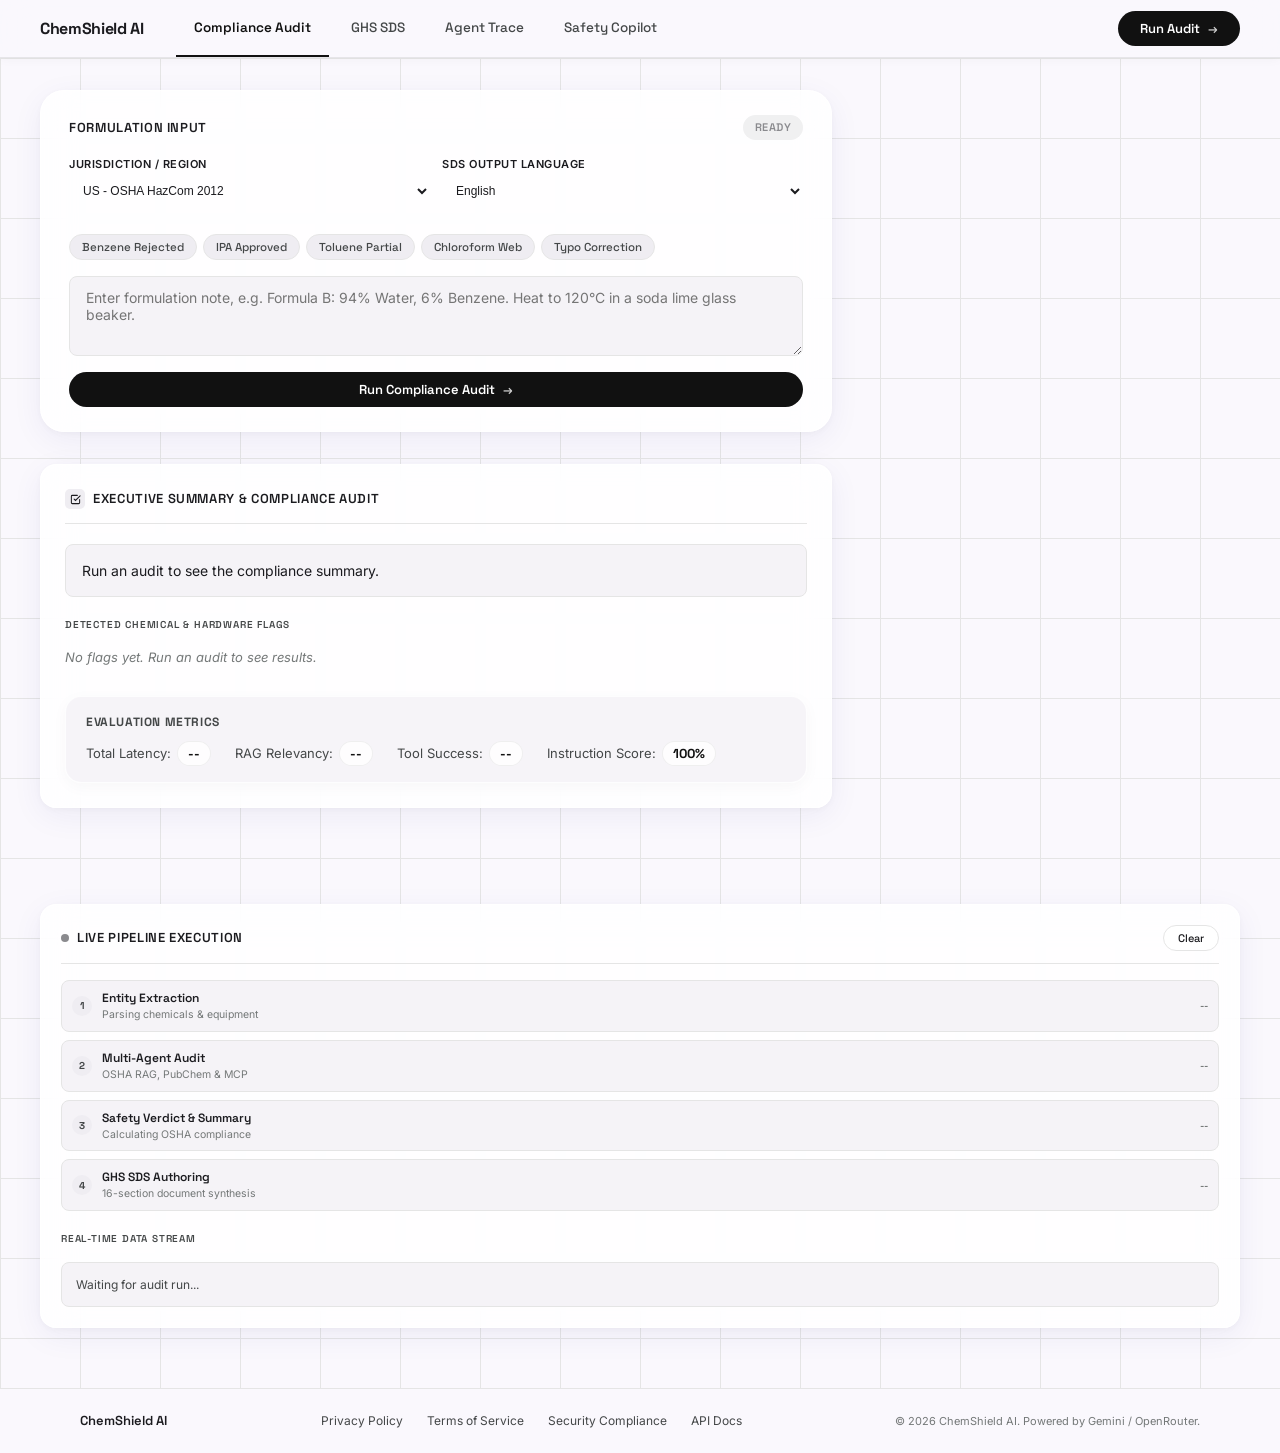
==== commit eda41898: "feat: agentic dynamic hardware thermal limits via web search" ====
--- a/static/index.html
+++ b/static/index.html
@@ -166,8 +166,6 @@
                 </span>
                 GHS SDS Document Preview
               </span>
-              <div style="display: flex; gap: 8px;">
-                <button class="btn-pill-primary btn-sm" id="generate-sds-btn">Generate GHS SDS</button>
                 <button class="btn-pill-secondary btn-sm" id="print-sds-btn">Print / Save as PDF</button>
               </div>
             </div>
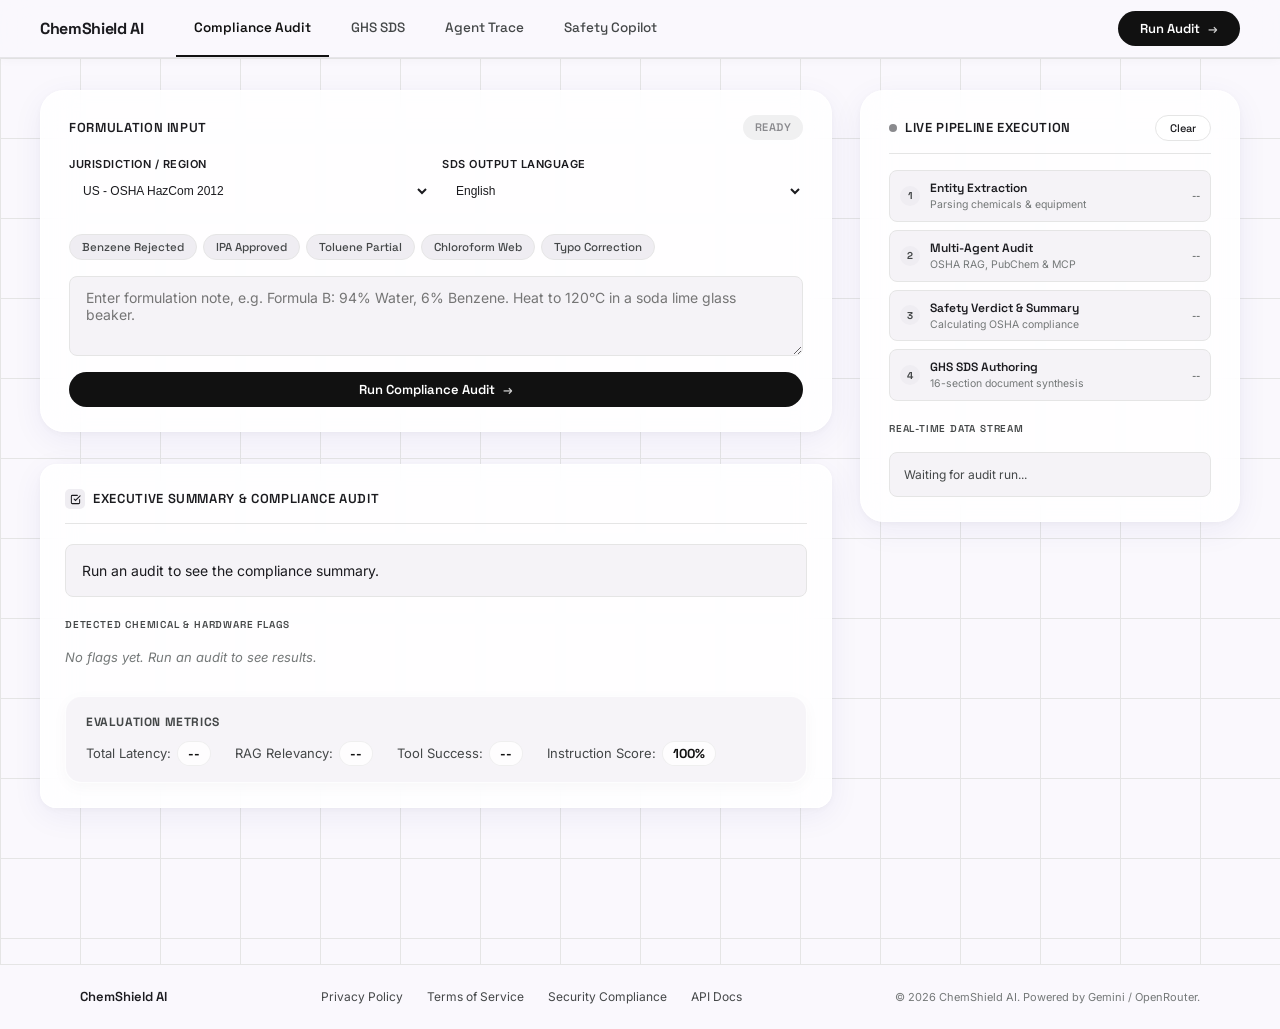
==== commit 87149bf2: "fix(safety): zero-assumption compliance overhaul, fail-closed verdict logic, and test isolation" ====
--- a/static/index.html
+++ b/static/index.html
@@ -166,6 +166,7 @@
                 </span>
                 GHS SDS Document Preview
               </span>
+              <div style="display: flex; gap: 8px;">
                 <button class="btn-pill-secondary btn-sm" id="print-sds-btn">Print / Save as PDF</button>
               </div>
             </div>
--- a/static/styles.css
+++ b/static/styles.css
@@ -360,15 +360,14 @@
 
 /* ─── RIGHT SIDEBAR: LIVE PIPELINE TELEMETRY ─────────────────────────────── */
 .app-sidebar {
-  position: sticky;
-  top: 74px;
+  /* Removed sticky positioning to scroll in sync with main column */
 }
 
 .sidebar-card {
   background: var(--surface-white);
   border: var(--border-card);
-  border-radius: var(--radius-md);
-  padding: 20px;
+  border-radius: var(--radius-lg);
+  padding: 24px 28px;
   box-shadow: var(--shadow-float);
   display: flex;
   flex-direction: column;
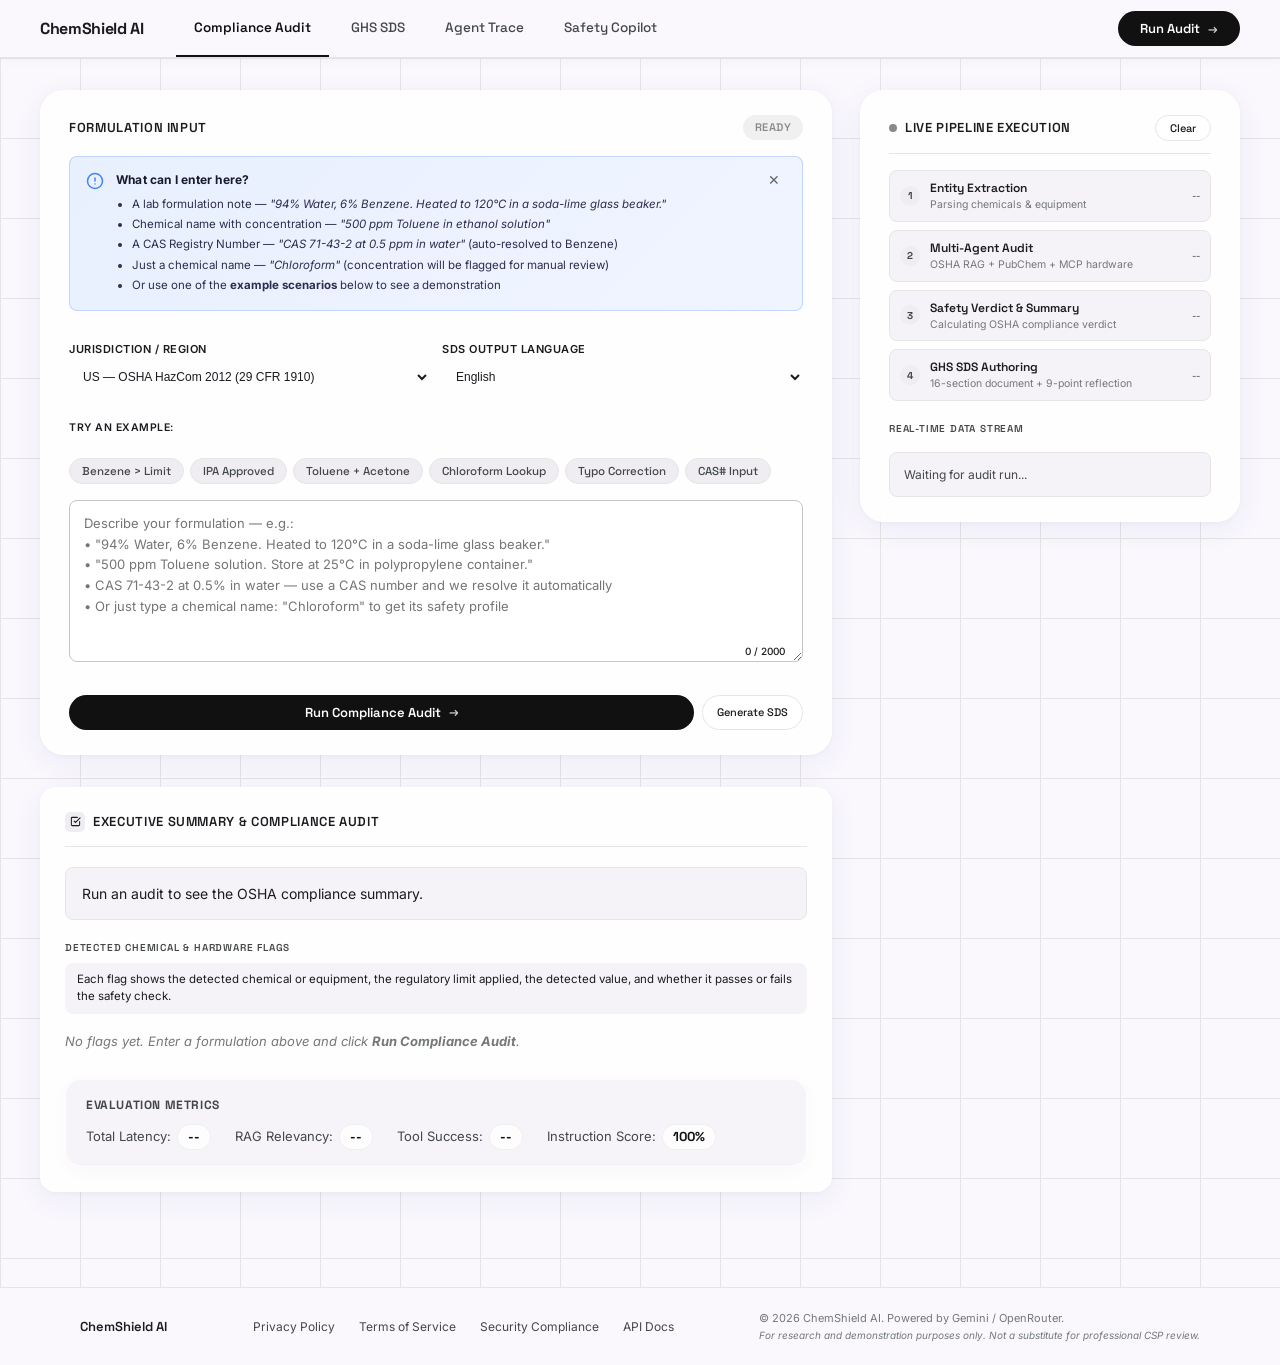
==== commit a867292a: "feat(remediation): comprehensive chemical safety, GHS SDS overhaul, frontend UX & documentation suit" ====
--- a/static/index.html
+++ b/static/index.html
@@ -4,14 +4,14 @@
 <head>
   <meta charset="UTF-8" />
   <meta name="viewport" content="width=device-width, initial-scale=1.0" />
-  <title>ChemShield AI — Chemical Safety &amp; SDS Platform</title>
+  <title>ChemShield AI — Chemical Safety & SDS Platform</title>
   <meta name="description"
-    content="Automated OSHA compliance auditing, GHS SDS authoring, and multi agent safety intelligence for chemical formulations." />
+    content="Automated OSHA compliance auditing, GHS SDS authoring, and multi-agent safety intelligence for chemical formulations. Supports chemical names, CAS numbers, and plain lab notes." />
   <link rel="preconnect" href="https://fonts.googleapis.com" />
   <link rel="preconnect" href="https://fonts.gstatic.com" crossorigin />
   <link rel="stylesheet"
     href="https://fonts.googleapis.com/css2?family=Space+Grotesk:wght@400;500;600;700&family=Inter:wght@400;500&display=swap" />
-  <link rel="stylesheet" href="/static/styles.css" />
+  <link rel="stylesheet" href="/static/styles.css?v=2.1.0" />
 </head>
 
 <body>
@@ -21,13 +21,13 @@
     <span class="nav-brand">ChemShield AI</span>
     <div class="nav-links" role="tablist">
       <button class="nav-link active" id="nav-audit" data-section="audit" role="tab" aria-selected="true"
-        aria-controls="section-audit">Compliance Audit</button>
+        aria-controls="section-audit" title="Run OSHA compliance checks on your formulation">Compliance Audit</button>
       <button class="nav-link" id="nav-sds" data-section="sds" role="tab" aria-selected="false"
-        aria-controls="section-sds">GHS SDS</button>
+        aria-controls="section-sds" title="Generate a 16-section GHS Safety Data Sheet document">GHS SDS</button>
       <button class="nav-link" id="nav-trace" data-section="trace" role="tab" aria-selected="false"
-        aria-controls="section-trace">Agent Trace</button>
+        aria-controls="section-trace" title="See exactly what each AI agent did, step by step">Agent Trace</button>
       <button class="nav-link" id="nav-copilot" data-section="copilot" role="tab" aria-selected="false"
-        aria-controls="section-copilot">Safety Copilot</button>
+        aria-controls="section-copilot" title="Ask the AI safety expert anything about your chemicals">Safety Copilot</button>
     </div>
     <button class="btn-pill-primary" id="global-run-btn" aria-label="Run safety audit">
       Run Audit <span class="arrow-icon">&#8594;</span>
@@ -48,26 +48,48 @@
             <span class="status-chip chip-NEUTRAL" id="run-status-chip">Ready</span>
           </div>
 
+          <!-- How-to onboarding banner -->
+          <div class="onboarding-banner" id="onboarding-banner" role="note" aria-label="Quick start guide">
+            <div class="onboarding-icon">
+              <svg viewBox="0 0 24 24" fill="none" stroke="currentColor" stroke-width="2" stroke-linecap="round">
+                <circle cx="12" cy="12" r="10"/><line x1="12" y1="8" x2="12" y2="12"/><line x1="12" y1="16" x2="12.01" y2="16"/>
+              </svg>
+            </div>
+            <div class="onboarding-content">
+              <div class="onboarding-title">What can I enter here?</div>
+              <ul class="onboarding-list">
+                <li>A lab formulation note — <em>"94% Water, 6% Benzene. Heated to 120°C in a soda-lime glass beaker."</em></li>
+                <li>Chemical name with concentration — <em>"500 ppm Toluene in ethanol solution"</em></li>
+                <li>A CAS Registry Number — <em>"CAS 71-43-2 at 0.5 ppm in water"</em> (auto-resolved to Benzene)</li>
+                <li>Just a chemical name — <em>"Chloroform"</em> (concentration will be flagged for manual review)</li>
+                <li>Or use one of the <strong>example scenarios</strong> below to see a demonstration</li>
+              </ul>
+            </div>
+            <button class="onboarding-close-btn" id="onboarding-close-btn" aria-label="Dismiss quick start guide" title="Dismiss">&#10005;</button>
+          </div>
+
           <div class="options-row" style="display: flex; gap: 12px; margin-bottom: 12px;">
             <div style="flex: 1;">
               <label for="select-region"
-                style="font-size: 11px; font-weight: 600; text-transform: uppercase; letter-spacing: 0.5px; color: var(--text-muted); display: block; margin-bottom: 4px;">Jurisdiction
-                / Region</label>
+                style="font-size: 11px; font-weight: 600; text-transform: uppercase; letter-spacing: 0.5px; color: var(--text-muted); display: block; margin-bottom: 4px;"
+                title="Select the regulatory jurisdiction for exposure limits and SDS format">Jurisdiction / Region</label>
               <select id="select-region" class="select-input"
-                style="width: 100%; padding: 7px 10px; border-radius: 6px; border: 1px solid var(--border-color); background: var(--bg-card); color: var(--text-main); font-size: 12px; font-weight: 500;">
-                <option value="US" selected>US - OSHA HazCom 2012</option>
-                <option value="EU">EU - REACH / CLP Regulation</option>
-                <option value="JP">JP - JIS Z 7253 / ISHL</option>
-                <option value="CA">CA - WHMIS 2015</option>
-                <option value="GB">UK - GB CLP / HSE</option>
+                style="width: 100%; padding: 7px 10px; border-radius: 6px; border: 1px solid var(--border-color); background: var(--bg-card); color: var(--text-main); font-size: 12px; font-weight: 500;"
+                title="Regulatory jurisdiction affects which exposure limits are applied">
+                <option value="US" selected>US — OSHA HazCom 2012 (29 CFR 1910)</option>
+                <option value="EU">EU — REACH / CLP Regulation (ECHA)</option>
+                <option value="JP">JP — JIS Z 7253 / ISHL</option>
+                <option value="CA">CA — WHMIS 2015 (Health Canada)</option>
+                <option value="GB">UK — GB CLP / HSE COSHH</option>
               </select>
             </div>
             <div style="flex: 1;">
               <label for="select-language"
-                style="font-size: 11px; font-weight: 600; text-transform: uppercase; letter-spacing: 0.5px; color: var(--text-muted); display: block; margin-bottom: 4px;">SDS
-                Output Language</label>
+                style="font-size: 11px; font-weight: 600; text-transform: uppercase; letter-spacing: 0.5px; color: var(--text-muted); display: block; margin-bottom: 4px;"
+                title="Language for the generated GHS Safety Data Sheet document">SDS Output Language</label>
               <select id="select-language" class="select-input"
-                style="width: 100%; padding: 7px 10px; border-radius: 6px; border: 1px solid var(--border-color); background: var(--bg-card); color: var(--text-main); font-size: 12px; font-weight: 500;">
+                style="width: 100%; padding: 7px 10px; border-radius: 6px; border: 1px solid var(--border-color); background: var(--bg-card); color: var(--text-main); font-size: 12px; font-weight: 500;"
+                title="The Safety Data Sheet will be generated in this language">
                 <option value="en" selected>English</option>
                 <option value="es">Spanish (Español)</option>
                 <option value="fr">French (Français)</option>
@@ -77,22 +99,46 @@
             </div>
           </div>
 
+          <!-- Example scenario chips -->
+          <div class="scenarios-label">Try an example:</div>
           <div class="scenarios-row" id="scenarios-row" role="group" aria-label="Quick scenario presets">
-            <button class="scenario-chip" data-key="rejected_benzene">Benzene Rejected</button>
-            <button class="scenario-chip" data-key="approved_ipa">IPA Approved</button>
-            <button class="scenario-chip" data-key="partial_toluene">Toluene Partial</button>
-            <button class="scenario-chip" data-key="chloroform_web">Chloroform Web</button>
-            <button class="scenario-chip" data-key="typo_auto_correct">Typo Correction</button>
-          </div>
-
-          <textarea class="input-area" id="formulation-input"
-            placeholder="Enter formulation note, e.g. Formula B: 94% Water, 6% Benzene. Heat to 120°C in a soda lime glass beaker."
-            aria-label="Formulation input" rows="3"></textarea>
-
-          <button class="btn-pill-primary btn-full" id="card-run-btn" aria-label="Run audit">
-            <span id="card-run-label">Run Compliance Audit</span>
-            <span class="arrow-icon" id="card-run-arrow">&#8594;</span>
-          </button>
+            <button class="scenario-chip" data-key="rejected_benzene" title="Benzene at 6% — exceeds the 0.1% OSHA liquid limit and soda-lime glass can't handle 120°C">
+              Benzene &gt; Limit
+            </button>
+            <button class="scenario-chip" data-key="approved_ipa" title="Isopropanol at 70% in a safe container — should pass all OSHA checks">
+              IPA Approved
+            </button>
+            <button class="scenario-chip" data-key="partial_toluene" title="Toluene + Acetone vapors — ppm concentrations with potential heating hazard">
+              Toluene + Acetone
+            </button>
+            <button class="scenario-chip" data-key="chloroform_web" title="Chloroform — triggers web search fallback for ceiling limit check">
+              Chloroform Lookup
+            </button>
+            <button class="scenario-chip" data-key="typo_auto_correct" title="'benzen' is a typo — the system auto-corrects to Benzene via fuzzy matching">
+              Typo Correction
+            </button>
+            <button class="scenario-chip" data-key="cas_number_input" title="Enter a CAS Registry Number — the system resolves it to the chemical name automatically">
+              CAS# Input
+            </button>
+          </div>
+
+          <div class="textarea-wrapper">
+            <textarea class="input-area" id="formulation-input"
+              placeholder="Describe your formulation — e.g.:&#10;• &quot;94% Water, 6% Benzene. Heated to 120°C in a soda-lime glass beaker.&quot;&#10;• &quot;500 ppm Toluene solution. Store at 25°C in polypropylene container.&quot;&#10;• CAS 71-43-2 at 0.5% in water — use a CAS number and we resolve it automatically&#10;• Or just type a chemical name: &quot;Chloroform&quot; to get its safety profile"
+              aria-label="Formulation input" rows="6"></textarea>
+            <div class="char-count" id="char-count" aria-live="polite">0 / 2000</div>
+          </div>
+
+          <div class="input-action-row">
+            <button class="btn-pill-primary btn-full" id="card-run-btn" aria-label="Run compliance audit on the formulation above">
+              <span id="card-run-label">Run Compliance Audit</span>
+              <span class="arrow-icon" id="card-run-arrow">&#8594;</span>
+            </button>
+            <button class="btn-pill-secondary btn-sm" id="generate-sds-btn" aria-label="Generate full 16-section GHS SDS document"
+              title="Generates a full 16-section GHS Safety Data Sheet PDF for this formulation">
+              Generate SDS
+            </button>
+          </div>
         </div>
 
         <!-- 2. COMPLIANCE AUDIT SECTION -->
@@ -100,25 +146,25 @@
           <div id="verdict-banner" class="hidden"></div>
 
           <div class="metrics-grid hidden" id="metrics-grid">
-            <div class="metric-card">
+            <div class="metric-card" title="Total wall-clock time for the full AI agent pipeline to complete">
               <div class="metric-label">Total Latency</div>
               <div class="metric-value" id="mv-latency">--</div>
               <div class="metric-sub">Pipeline execution time</div>
             </div>
-            <div class="metric-card">
+            <div class="metric-card" title="Percentage of chemicals that had relevant OSHA data in the regulatory database">
               <div class="metric-label">RAG Relevancy</div>
               <div class="metric-value" id="mv-rag">--</div>
-              <div class="metric-sub">OSHA vector precision</div>
-            </div>
-            <div class="metric-card">
+              <div class="metric-sub">OSHA data database hit rate</div>
+            </div>
+            <div class="metric-card" title="Rate at which the hardware safety tool (FastMCP) successfully reached the MCP server">
               <div class="metric-label">Tool Success</div>
               <div class="metric-value" id="mv-tools">--</div>
-              <div class="metric-sub">MCP call success rate</div>
-            </div>
-            <div class="metric-card">
+              <div class="metric-sub">MCP tool transport success rate</div>
+            </div>
+            <div class="metric-card" title="How many times the SDS document was re-generated to pass the 9-point reflection audit">
               <div class="metric-label">Reflection</div>
               <div class="metric-value" id="mv-reflect">--</div>
-              <div class="metric-sub">Self correction loops</div>
+              <div class="metric-sub">Self-correction loops completed</div>
             </div>
           </div>
 
@@ -134,10 +180,24 @@
                 Executive Summary &amp; Compliance Audit
               </span>
             </div>
-            <div class="summary-box" id="summary-text">Run an audit to see the compliance summary.</div>
+            <div class="summary-box" id="summary-text">Run an audit to see the OSHA compliance summary.</div>
             <span class="label-cap">Detected Chemical &amp; Hardware Flags</span>
+            <div class="flags-help-text" id="flags-help-text">
+              Each flag shows the detected chemical or equipment, the regulatory limit applied,
+              the detected value, and whether it passes or fails the safety check.
+            </div>
             <div class="flags-container" id="flags-container">
-              <div class="empty-state">No flags yet. Run an audit to see results.</div>
+              <div class="empty-state">No flags yet. Enter a formulation above and click <strong>Run Compliance Audit</strong>.</div>
+            </div>
+
+            <!-- Retrieval source legend -->
+            <div class="retrieval-legend hidden" id="retrieval-legend">
+              <span class="legend-title">Data sources used:</span>
+              <span class="legend-item"><span class="legend-dot master"></span> Master DB</span>
+              <span class="legend-item"><span class="legend-dot rag"></span> OSHA RAG</span>
+              <span class="legend-item"><span class="legend-dot gemini"></span> Gemini AI</span>
+              <span class="legend-item"><span class="legend-dot web"></span> Web Search</span>
+              <span class="legend-item"><span class="legend-dot cache"></span> Cache</span>
             </div>
 
             <!-- AUDIT EVALUATION METRICS BAR -->
@@ -167,30 +227,52 @@
                 GHS SDS Document Preview
               </span>
               <div style="display: flex; gap: 8px;">
-                <button class="btn-pill-secondary btn-sm" id="print-sds-btn">Print / Save as PDF</button>
+                <button class="btn-pill-secondary btn-sm" id="print-sds-btn"
+                  title="Download the full 16-section GHS Safety Data Sheet as a PDF">Download PDF Document</button>
+              </div>
+            </div>
+
+            <div class="sds-info-row">
+              <div class="sds-info-pill">
+                <svg viewBox="0 0 24 24" fill="none" stroke="currentColor" stroke-width="2" width="13" height="13">
+                  <path d="M12 22s8-4 8-10V5l-8-3-8 3v7c0 6 8 10 8 10z"/>
+                </svg>
+                GHS Rev.9 Compliant
+              </div>
+              <div class="sds-info-pill">
+                <svg viewBox="0 0 24 24" fill="none" stroke="currentColor" stroke-width="2" width="13" height="13">
+                  <circle cx="12" cy="12" r="10"/><polyline points="12 6 12 12 16 14"/>
+                </svg>
+                16 Mandatory Sections
+              </div>
+              <div class="sds-info-pill">
+                <svg viewBox="0 0 24 24" fill="none" stroke="currentColor" stroke-width="2" width="13" height="13">
+                  <path d="M9 11l3 3L22 4"/>
+                </svg>
+                9-Point Reflection Audit
               </div>
             </div>
 
             <div class="metrics-grid metrics-grid-3col">
-              <div class="metric-card">
+              <div class="metric-card" title="Number of GHS sections generated out of the required 16">
                 <div class="metric-label">GHS Sections</div>
                 <div class="metric-value" id="sds-mv-sections">--</div>
                 <div class="metric-sub">of 16 required</div>
               </div>
-              <div class="metric-card">
-                <div class="metric-label">Reflection</div>
+              <div class="metric-card" title="Whether all 9 automated quality checks passed: CAS numbers, PPE, UN transport, regulatory refs, emergency contacts, physical properties, carcinogen disclosure">
+                <div class="metric-label">Reflection Audit</div>
                 <div class="metric-value" id="sds-mv-reflect">--</div>
-                <div class="metric-sub">GHS validation</div>
-              </div>
-              <div class="metric-card">
+                <div class="metric-sub">9-point quality gate</div>
+              </div>
+              <div class="metric-card" title="Number of times the SDS was re-authored to pass the reflection quality checks">
                 <div class="metric-label">Iterations</div>
                 <div class="metric-value" id="sds-mv-iters">--</div>
-                <div class="metric-sub">Self correction loops</div>
+                <div class="metric-sub">Self-correction loops</div>
               </div>
             </div>
 
             <div class="sds-viewer" id="sds-html-wrapper">
-              <p class="empty-state">Run an audit to generate a GHS compliant SDS document.</p>
+              <p class="empty-state">Run an audit to generate a GHS compliant SDS document, or click <strong>Generate SDS</strong> in the input panel.</p>
             </div>
 
             <!-- SDS EVALUATION METRICS BAR -->
@@ -198,10 +280,8 @@
               <div class="eval-bar-title">Evaluation Metrics</div>
               <div class="eval-bar-items">
                 <div class="eval-item"><span>GHS Sections:</span> <strong id="eval-sds-sections">16 / 16</strong></div>
-                <div class="eval-item"><span>Reflection Audit:</span> <strong id="eval-sds-reflect">PASSED</strong>
-                </div>
-                <div class="eval-item"><span>Signal Word Precision:</span> <strong id="eval-sds-precision">100%</strong>
-                </div>
+                <div class="eval-item"><span>Reflection Audit:</span> <strong id="eval-sds-reflect">PASSED</strong></div>
+                <div class="eval-item"><span>Signal Word Precision:</span> <strong id="eval-sds-precision">100%</strong></div>
                 <div class="eval-item"><span>Authoring Latency:</span> <strong id="eval-sds-latency">--</strong></div>
               </div>
             </div>
@@ -220,25 +300,33 @@
                 </span>
                 Agent Execution Trace
               </span>
+              <span class="status-chip chip-NEUTRAL" style="font-size:10px;"
+                title="This shows the exact sequence of AI agent actions taken to evaluate your formulation">How the AI decided</span>
+            </div>
+
+            <div class="trace-help-text">
+              This trace shows the exact sequence of AI agent actions taken. Each step shows which agent ran,
+              what action it took, what it found, how long it took, and whether it was chosen autonomously
+              by the AI (<em>model selected</em>) or enforced by the safety guardrail (<em>guardrail override</em>).
             </div>
 
             <div class="metrics-grid">
-              <div class="metric-card">
+              <div class="metric-card" title="Total number of agent steps in the pipeline execution">
                 <div class="metric-label">Total Steps</div>
                 <div class="metric-value" id="trace-mv-steps">--</div>
                 <div class="metric-sub">Agent actions taken</div>
               </div>
-              <div class="metric-card">
+              <div class="metric-card" title="Number of distinct agent types invoked (Chemical, Hardware, PubChem, SDS, Reflection)">
                 <div class="metric-label">Agents Used</div>
                 <div class="metric-value" id="trace-mv-agents">--</div>
-                <div class="metric-sub">Distinct agents invoked</div>
-              </div>
-              <div class="metric-card">
+                <div class="metric-sub">Distinct agent types</div>
+              </div>
+              <div class="metric-card" title="Percentage of steps that completed without error">
                 <div class="metric-label">Success Rate</div>
                 <div class="metric-value" id="trace-mv-success">--</div>
                 <div class="metric-sub">Steps completed cleanly</div>
               </div>
-              <div class="metric-card">
+              <div class="metric-card" title="Average time spent per agent step">
                 <div class="metric-label">Avg Step Time</div>
                 <div class="metric-value" id="trace-mv-avg">--</div>
                 <div class="metric-sub">Mean duration per step</div>
@@ -263,21 +351,38 @@
                 </span>
                 Safety Copilot
               </span>
-              <span class="status-chip chip-NEUTRAL">RAG + Web Grounded</span>
+              <span class="status-chip chip-NEUTRAL"
+                title="Answers are grounded in OSHA regulations from the vector database and live web search — not generic AI responses">RAG + Web Grounded</span>
             </div>
 
             <div id="context-banner" class="context-banner hidden">
               <span class="context-banner-label">Active Formulation</span>
               <span class="context-banner-text" id="context-banner-text"></span>
-              <button class="context-clear-btn" id="context-clear-btn">Clear Context</button>
+              <button class="context-clear-btn" id="context-clear-btn" title="Clear the formulation context — the copilot will no longer reference the last audited formulation">Clear Context</button>
+            </div>
+
+            <!-- Copilot suggestion chips -->
+            <div class="copilot-suggestions" id="copilot-suggestions" role="group" aria-label="Suggested questions">
+              <div class="suggestions-label">Try asking:</div>
+              <button class="suggestion-chip" data-q="What is the OSHA exposure limit for benzene?">What is benzene's OSHA limit?</button>
+              <button class="suggestion-chip" data-q="What PPE is required when handling chloroform?">PPE for chloroform?</button>
+              <button class="suggestion-chip" data-q="What does CAS number 71-43-2 mean?">What is CAS 71-43-2?</button>
+              <button class="suggestion-chip" data-q="Is toluene a carcinogen?">Is toluene a carcinogen?</button>
+              <button class="suggestion-chip" data-q="What is the difference between ppm and percent concentration?">ppm vs % — what's the difference?</button>
+              <button class="suggestion-chip" data-q="What storage requirements apply to flammable solvents?">Flammable solvent storage?</button>
             </div>
 
             <div class="chat-area" id="chat-box" aria-live="polite" aria-label="Copilot chat messages">
               <div class="chat-msg bot">
                 <div class="chat-bubble">
-                  Hello. I am your lab safety copilot, grounded in OSHA regulations and PubChem data.
-                  Run an audit first and I will automatically be aware of your active formulation —
-                  you can then ask me follow up questions without retyping chemicals.
+                  Hello. I am your lab safety copilot, grounded in OSHA regulations, GHS standards, and PubChem chemical data.<br><br>
+                  You can ask me about:<br>
+                  &bull; Exposure limits (PEL, STEL, ceiling values)<br>
+                  &bull; Chemical hazard classifications (GHS, IARC carcinogen status)<br>
+                  &bull; PPE requirements and storage rules<br>
+                  &bull; CAS numbers — just type a CAS like <strong>71-43-2</strong> and I will identify the chemical<br>
+                  &bull; What your audit results mean<br><br>
+                  Run an audit first and I will automatically know your active formulation — no need to retype chemicals.
                 </div>
                 <div class="chat-meta">ChemShield AI</div>
               </div>
@@ -285,7 +390,8 @@
 
             <div class="chat-input-row">
               <input class="chat-field" type="text" id="chat-input"
-                placeholder="Ask about exposure limits, storage, PPE requirements..." aria-label="Chat message input" />
+                placeholder="Ask anything — e.g. 'What is the PEL for chloroform?' or type a CAS number like 71-43-2"
+                aria-label="Chat message input" />
               <button class="btn-pill-primary" id="send-chat-btn" aria-label="Send message">Send</button>
             </div>
           </div>
@@ -301,7 +407,7 @@
               <span class="live-dot" id="sidebar-live-dot"></span>
               Live Pipeline Execution
             </span>
-            <button class="btn-pill-secondary btn-sm" id="clear-logs-btn">Clear</button>
+            <button class="btn-pill-secondary btn-sm" id="clear-logs-btn" title="Clear the execution log stream">Clear</button>
           </div>
 
           <!-- Live Stage Tracker -->
@@ -319,7 +425,7 @@
               <span class="step-num">2</span>
               <div class="step-info">
                 <span class="step-name">Multi-Agent Audit</span>
-                <span class="step-sub" id="sub-audit">OSHA RAG, PubChem &amp; MCP</span>
+                <span class="step-sub" id="sub-audit">OSHA RAG + PubChem + MCP hardware</span>
               </div>
               <span class="step-badge" id="badge-audit">--</span>
             </div>
@@ -328,7 +434,7 @@
               <span class="step-num">3</span>
               <div class="step-info">
                 <span class="step-name">Safety Verdict &amp; Summary</span>
-                <span class="step-sub" id="sub-verdict">Calculating OSHA compliance</span>
+                <span class="step-sub" id="sub-verdict">Calculating OSHA compliance verdict</span>
               </div>
               <span class="step-badge" id="badge-verdict">--</span>
             </div>
@@ -337,7 +443,7 @@
               <span class="step-num">4</span>
               <div class="step-info">
                 <span class="step-name">GHS SDS Authoring</span>
-                <span class="step-sub" id="sub-sds">16-section document synthesis</span>
+                <span class="step-sub" id="sub-sds">16-section document + 9-point reflection</span>
               </div>
               <span class="step-badge" id="badge-sds">--</span>
             </div>
@@ -364,7 +470,9 @@
       <a href="#" aria-label="Security Compliance">Security Compliance</a>
       <a href="/docs" aria-label="API Documentation" target="_blank" rel="noopener">API Docs</a>
     </div>
-    <span class="footer-copy" id="footer-copy-text">&#169; 2026 ChemShield AI. Powered by Gemini / OpenRouter.</span>
+    <span class="footer-copy" id="footer-copy-text">&#169; 2026 ChemShield AI. Powered by Gemini / OpenRouter.
+      <span class="footer-disclaimer">For research and demonstration purposes only. Not a substitute for professional CSP review.</span>
+    </span>
   </footer>
 
   <!-- SDS POPUP WORKER MODAL OVERLAY -->
@@ -374,7 +482,7 @@
       <div class="sds-modal-header">
         <span class="sds-modal-title">GHS SDS Document Worker Preview</span>
         <div class="sds-modal-actions">
-          <button class="btn-pill-primary btn-sm" id="modal-print-btn">Print / Save PDF</button>
+          <button class="btn-pill-primary btn-sm" id="modal-print-btn">Download PDF</button>
           <button class="btn-pill-secondary btn-sm" id="modal-close-btn">Close</button>
         </div>
       </div>
@@ -382,7 +490,7 @@
     </div>
   </div>
 
-  <script src="/static/app.js"></script>
+  <script src="/static/app.js?v=2.1.0"></script>
 </body>
 
 </html>
--- a/static/styles.css
+++ b/static/styles.css
@@ -1249,3 +1249,276 @@
   background-color: var(--bg-hover) !important;
 }
 
+/* ─── ONBOARDING BANNER ───────────────────────────────────────────────────── */
+.onboarding-banner {
+  display: flex;
+  align-items: flex-start;
+  gap: 12px;
+  background: linear-gradient(135deg, #e8f0fe 0%, #f0f4ff 100%);
+  border: 1px solid rgba(66, 133, 244, 0.25);
+  border-radius: var(--radius-sm);
+  padding: 14px 16px;
+  margin-bottom: 14px;
+  position: relative;
+  animation: fadeIn 0.4s ease;
+}
+.onboarding-icon {
+  flex-shrink: 0;
+  color: #4285F4;
+  margin-top: 1px;
+}
+.onboarding-icon svg { width: 18px; height: 18px; }
+.onboarding-content { flex: 1; }
+.onboarding-title {
+  font-size: 12px;
+  font-weight: 700;
+  color: #1a1a2e;
+  margin-bottom: 6px;
+  letter-spacing: 0.2px;
+}
+.onboarding-list {
+  margin: 0;
+  padding-left: 16px;
+  list-style: disc;
+}
+.onboarding-list li {
+  font-size: 11.5px;
+  color: #2d2d4e;
+  line-height: 1.6;
+  margin-bottom: 2px;
+}
+.onboarding-close-btn {
+  background: none;
+  border: none;
+  cursor: pointer;
+  color: #666;
+  font-size: 14px;
+  padding: 2px 6px;
+  border-radius: 4px;
+  flex-shrink: 0;
+  line-height: 1;
+  transition: background 0.15s;
+}
+.onboarding-close-btn:hover { background: rgba(0,0,0,0.08); }
+
+/* ─── SCENARIOS LABEL ─────────────────────────────────────────────────────── */
+.scenarios-label {
+  font-size: 10.5px;
+  font-weight: 600;
+  text-transform: uppercase;
+  letter-spacing: 0.5px;
+  color: var(--text-muted);
+  margin-bottom: 6px;
+}
+
+/* ─── TEXTAREA WRAPPER & CHAR COUNT ──────────────────────────────────────── */
+.textarea-wrapper { position: relative; margin-bottom: 10px; }
+.input-area {
+  width: 100%;
+  min-height: 160px;
+  max-height: 500px;
+  padding: 12px 14px;
+  padding-bottom: 24px;
+  border-radius: var(--radius-sm, 8px);
+  border: 1px solid var(--border-color, var(--outline-var, #ccc));
+  background: var(--bg-card, #ffffff);
+  color: var(--text-main, #1b1b1f);
+  font-family: var(--font-body, sans-serif);
+  font-size: 13px;
+  line-height: 1.6;
+  resize: vertical;
+  outline: none;
+  transition: border-color 0.2s, box-shadow 0.2s;
+}
+.input-area:focus {
+  border-color: var(--primary, #111);
+  box-shadow: 0 0 0 3px rgba(0, 0, 0, 0.05);
+}
+.char-count {
+  position: absolute;
+  bottom: 8px;
+  right: 12px;
+  font-size: 10px;
+  color: var(--text-muted);
+  pointer-events: none;
+  font-weight: 500;
+  background: rgba(255, 255, 255, 0.85);
+  padding: 2px 6px;
+  border-radius: 4px;
+}
+
+/* ─── INPUT ACTION ROW ────────────────────────────────────────────────────── */
+.input-action-row {
+  display: flex;
+  gap: 8px;
+  align-items: stretch;
+}
+.input-action-row .btn-pill-primary { flex: 1; }
+
+/* ─── COPILOT SUGGESTION CHIPS ───────────────────────────────────────────── */
+.copilot-suggestions {
+  padding: 10px 16px 0;
+  display: flex;
+  flex-wrap: wrap;
+  gap: 6px;
+  align-items: center;
+}
+.suggestions-label {
+  font-size: 10.5px;
+  font-weight: 600;
+  text-transform: uppercase;
+  letter-spacing: 0.5px;
+  color: var(--text-muted);
+  width: 100%;
+}
+.suggestion-chip {
+  background: var(--surface-low);
+  border: 1px solid var(--border-color);
+  border-radius: var(--radius-pill);
+  padding: 4px 12px;
+  font-size: 11.5px;
+  font-weight: 500;
+  color: var(--text-main);
+  cursor: pointer;
+  transition: var(--transition);
+  font-family: var(--font-body);
+}
+.suggestion-chip:hover {
+  background: var(--primary);
+  color: #fff;
+  border-color: var(--primary);
+}
+
+/* ─── RETRIEVAL SOURCE LEGEND ─────────────────────────────────────────────── */
+.retrieval-legend {
+  display: flex;
+  flex-wrap: wrap;
+  align-items: center;
+  gap: 10px;
+  padding: 8px 0 4px;
+  border-top: 1px dashed var(--border-color);
+  margin-top: 8px;
+}
+.retrieval-legend.hidden { display: none; }
+.legend-title {
+  font-size: 10.5px;
+  font-weight: 600;
+  color: var(--text-muted);
+  text-transform: uppercase;
+  letter-spacing: 0.5px;
+}
+.legend-item {
+  display: flex;
+  align-items: center;
+  gap: 4px;
+  font-size: 11px;
+  color: var(--text-muted);
+}
+.legend-dot {
+  width: 7px; height: 7px;
+  border-radius: 50%;
+}
+.legend-dot.master   { background: #4285F4; }
+.legend-dot.rag      { background: #1f9d55; }
+.legend-dot.gemini   { background: #8b5cf6; }
+.legend-dot.web      { background: #c9852b; }
+.legend-dot.cache    { background: #64748b; }
+
+/* ─── FLAG ROW IMPROVEMENTS ──────────────────────────────────────────────── */
+.flag-row-right {
+  display: flex;
+  align-items: center;
+  gap: 8px;
+  flex-shrink: 0;
+}
+.flag-source-badge {
+  font-size: 9.5px;
+  font-weight: 600;
+  padding: 2px 7px;
+  border-radius: var(--radius-pill);
+  background: rgba(66, 133, 244, 0.1);
+  color: #4285F4;
+  border: 1px solid rgba(66, 133, 244, 0.2);
+  white-space: nowrap;
+  cursor: default;
+}
+.flag-citation {
+  font-size: 10px;
+  color: var(--text-muted);
+  margin-top: 2px;
+  font-style: italic;
+  max-width: 300px;
+  overflow: hidden;
+  text-overflow: ellipsis;
+  white-space: nowrap;
+}
+
+/* ─── FLAGS HELP TEXT ─────────────────────────────────────────────────────── */
+.flags-help-text {
+  font-size: 11.5px;
+  color: var(--text-muted);
+  line-height: 1.5;
+  margin-bottom: 10px;
+  padding: 8px 12px;
+  background: var(--surface-low);
+  border-radius: var(--radius-sm);
+  border-left: 3px solid var(--border-color);
+}
+
+/* ─── TRACE HELP TEXT ─────────────────────────────────────────────────────── */
+.trace-help-text {
+  font-size: 11.5px;
+  color: var(--text-muted);
+  line-height: 1.6;
+  margin-bottom: 14px;
+  padding: 10px 14px;
+  background: var(--surface-low);
+  border-radius: var(--radius-sm);
+  border-left: 3px solid var(--border-color);
+}
+
+/* ─── TRACE GUARDRAIL BADGE ──────────────────────────────────────────────── */
+.trace-guardrail-badge {
+  display: inline-block;
+  font-size: 9px;
+  font-weight: 700;
+  padding: 1px 6px;
+  border-radius: var(--radius-pill);
+  background: rgba(198, 64, 46, 0.1);
+  color: var(--rejected);
+  border: 1px solid rgba(198, 64, 46, 0.2);
+  margin-left: 4px;
+  vertical-align: middle;
+  text-transform: uppercase;
+  letter-spacing: 0.3px;
+}
+
+/* ─── SDS INFO PILLS ──────────────────────────────────────────────────────── */
+.sds-info-row {
+  display: flex;
+  flex-wrap: wrap;
+  gap: 8px;
+  margin-bottom: 14px;
+}
+.sds-info-pill {
+  display: flex;
+  align-items: center;
+  gap: 5px;
+  font-size: 11.5px;
+  font-weight: 600;
+  color: var(--approved);
+  background: var(--approved-bg);
+  border: 1px solid rgba(31, 157, 85, 0.2);
+  border-radius: var(--radius-pill);
+  padding: 4px 12px;
+}
+
+/* ─── FOOTER DISCLAIMER ───────────────────────────────────────────────────── */
+.footer-disclaimer {
+  display: block;
+  font-size: 10px;
+  color: var(--text-muted);
+  margin-top: 2px;
+  font-style: italic;
+}
+
